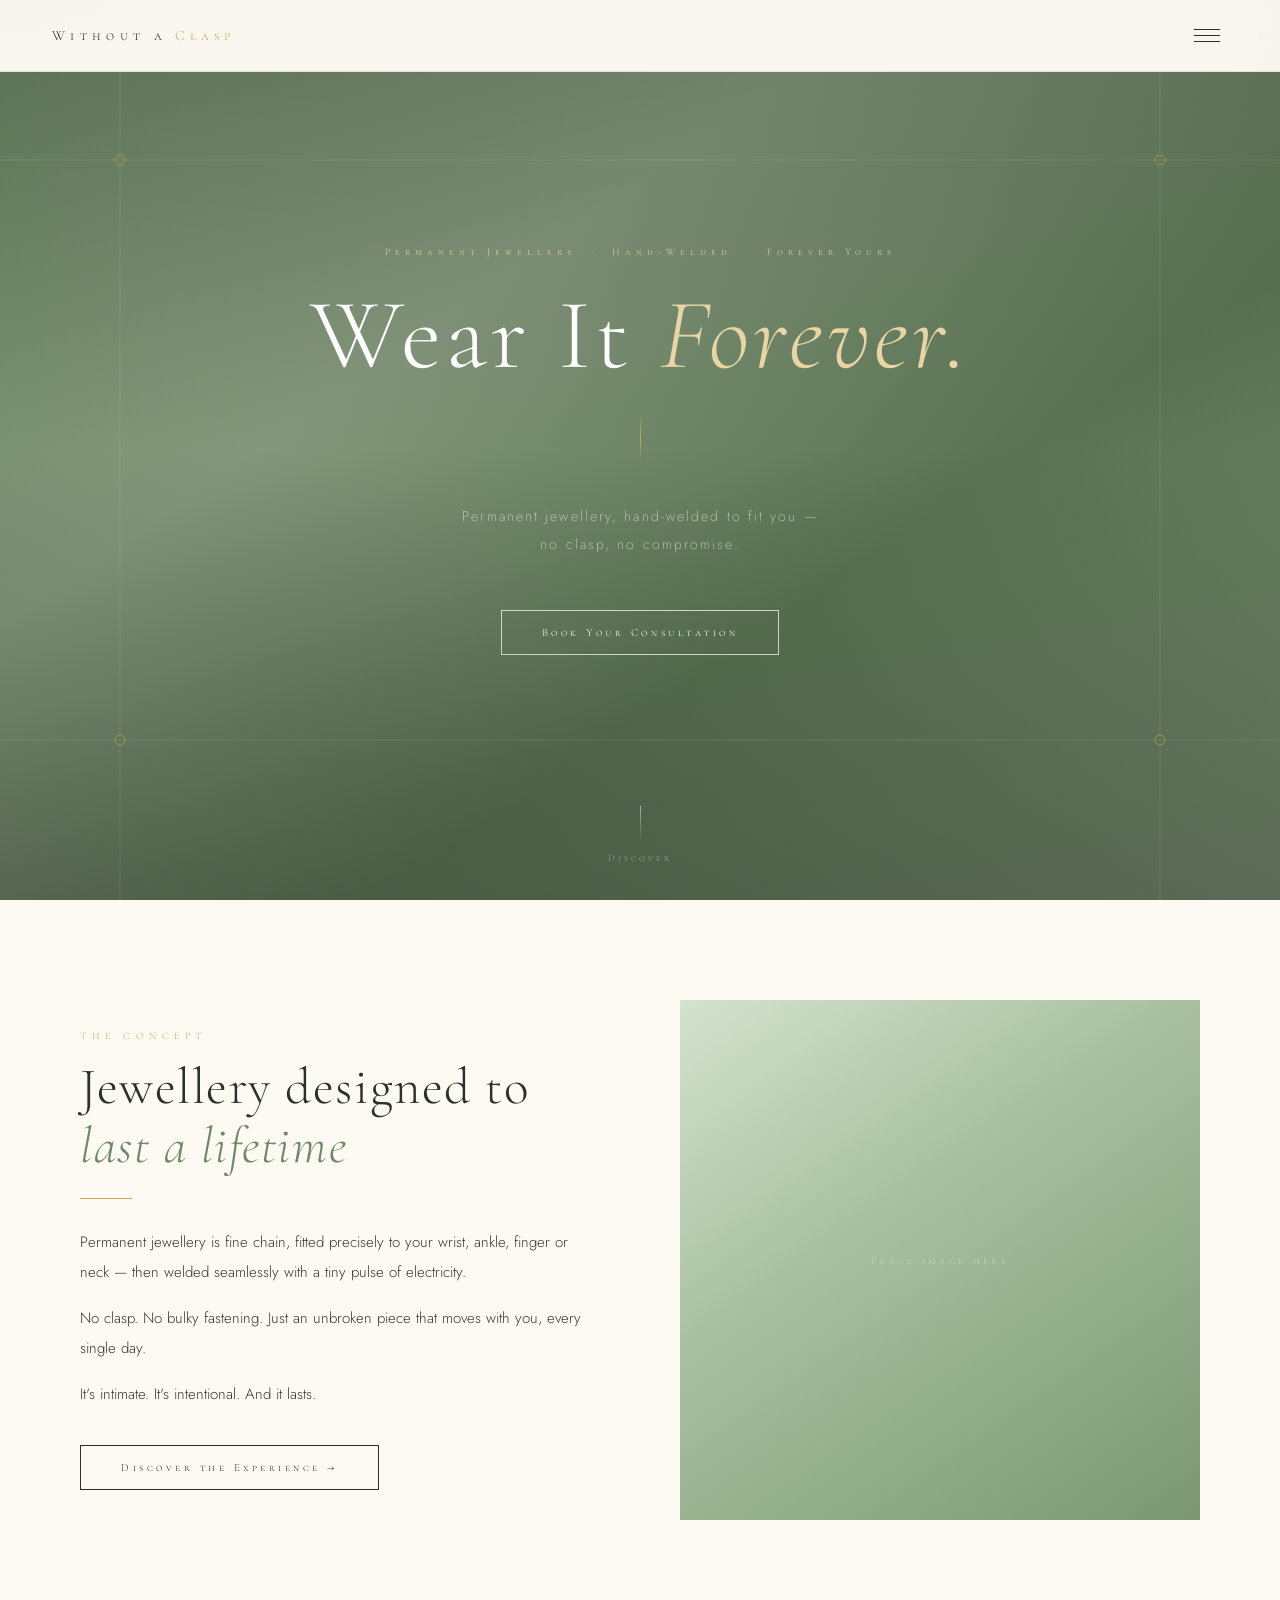
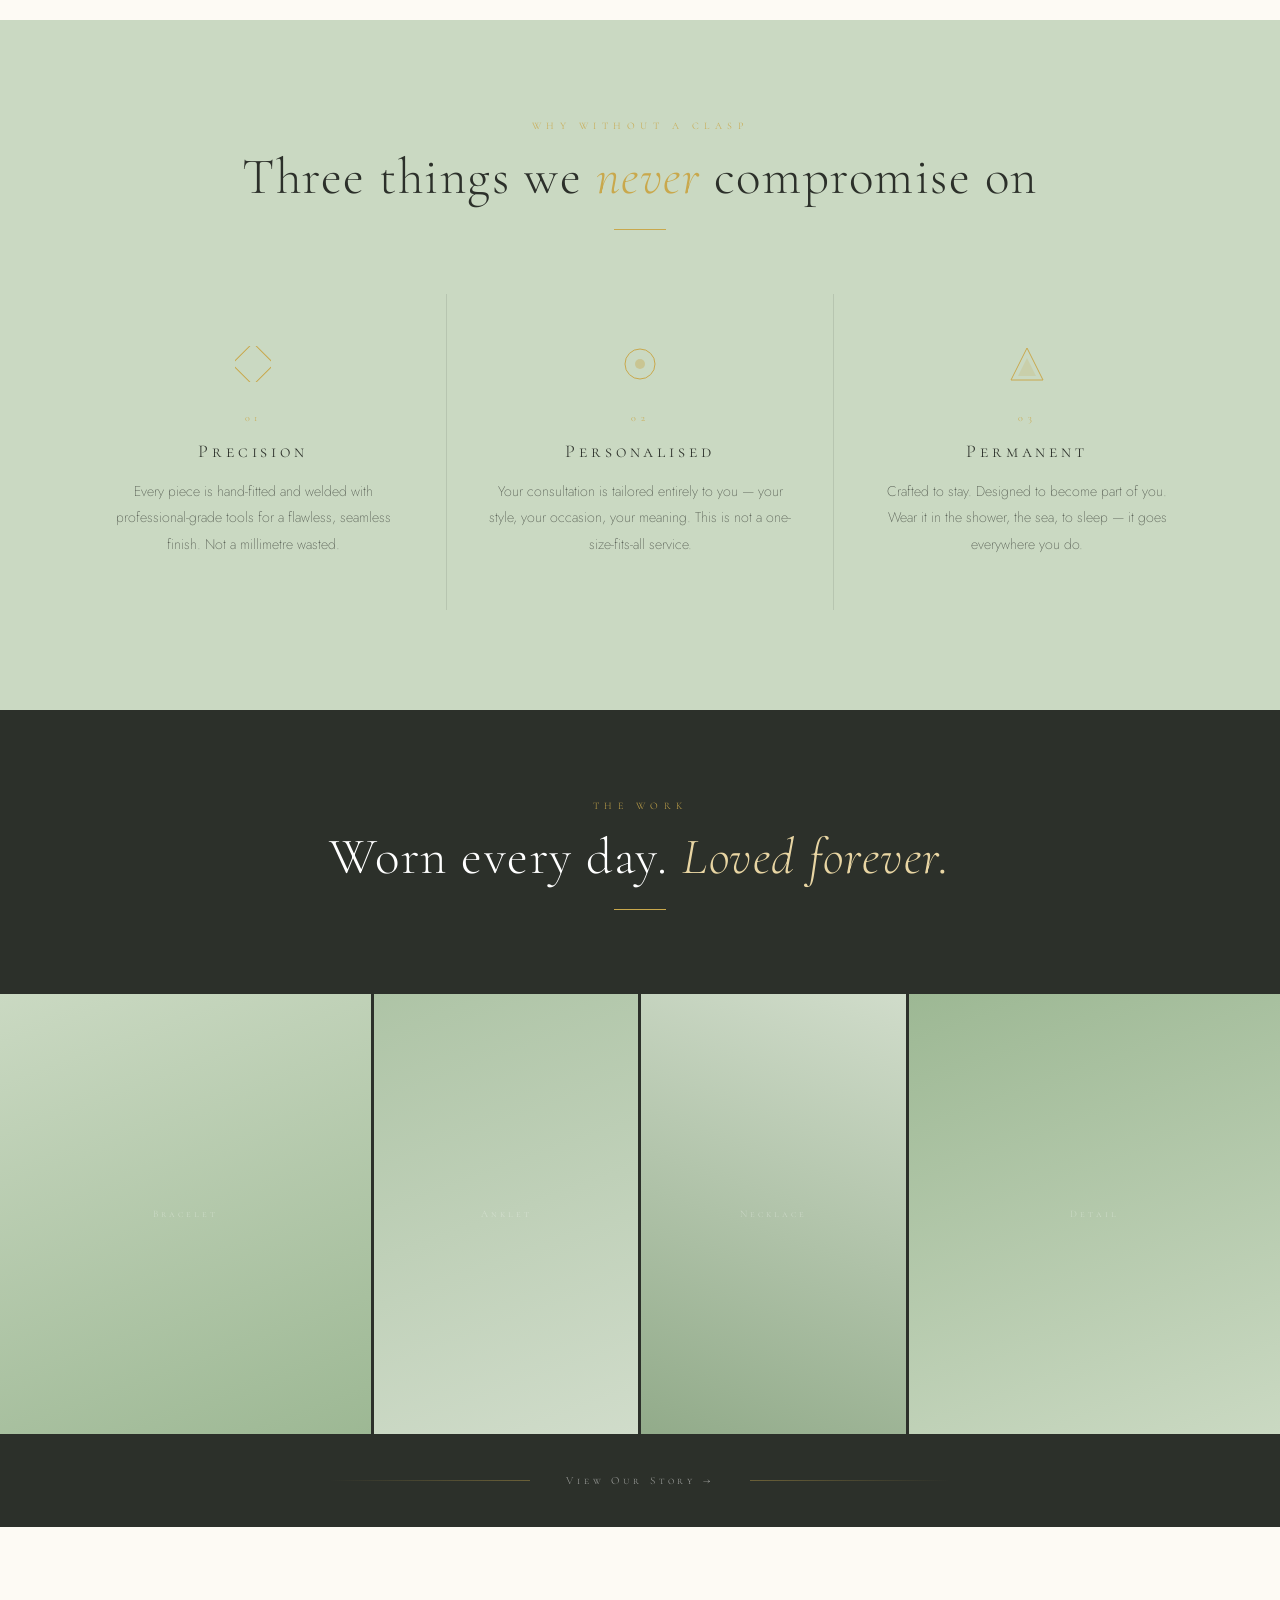
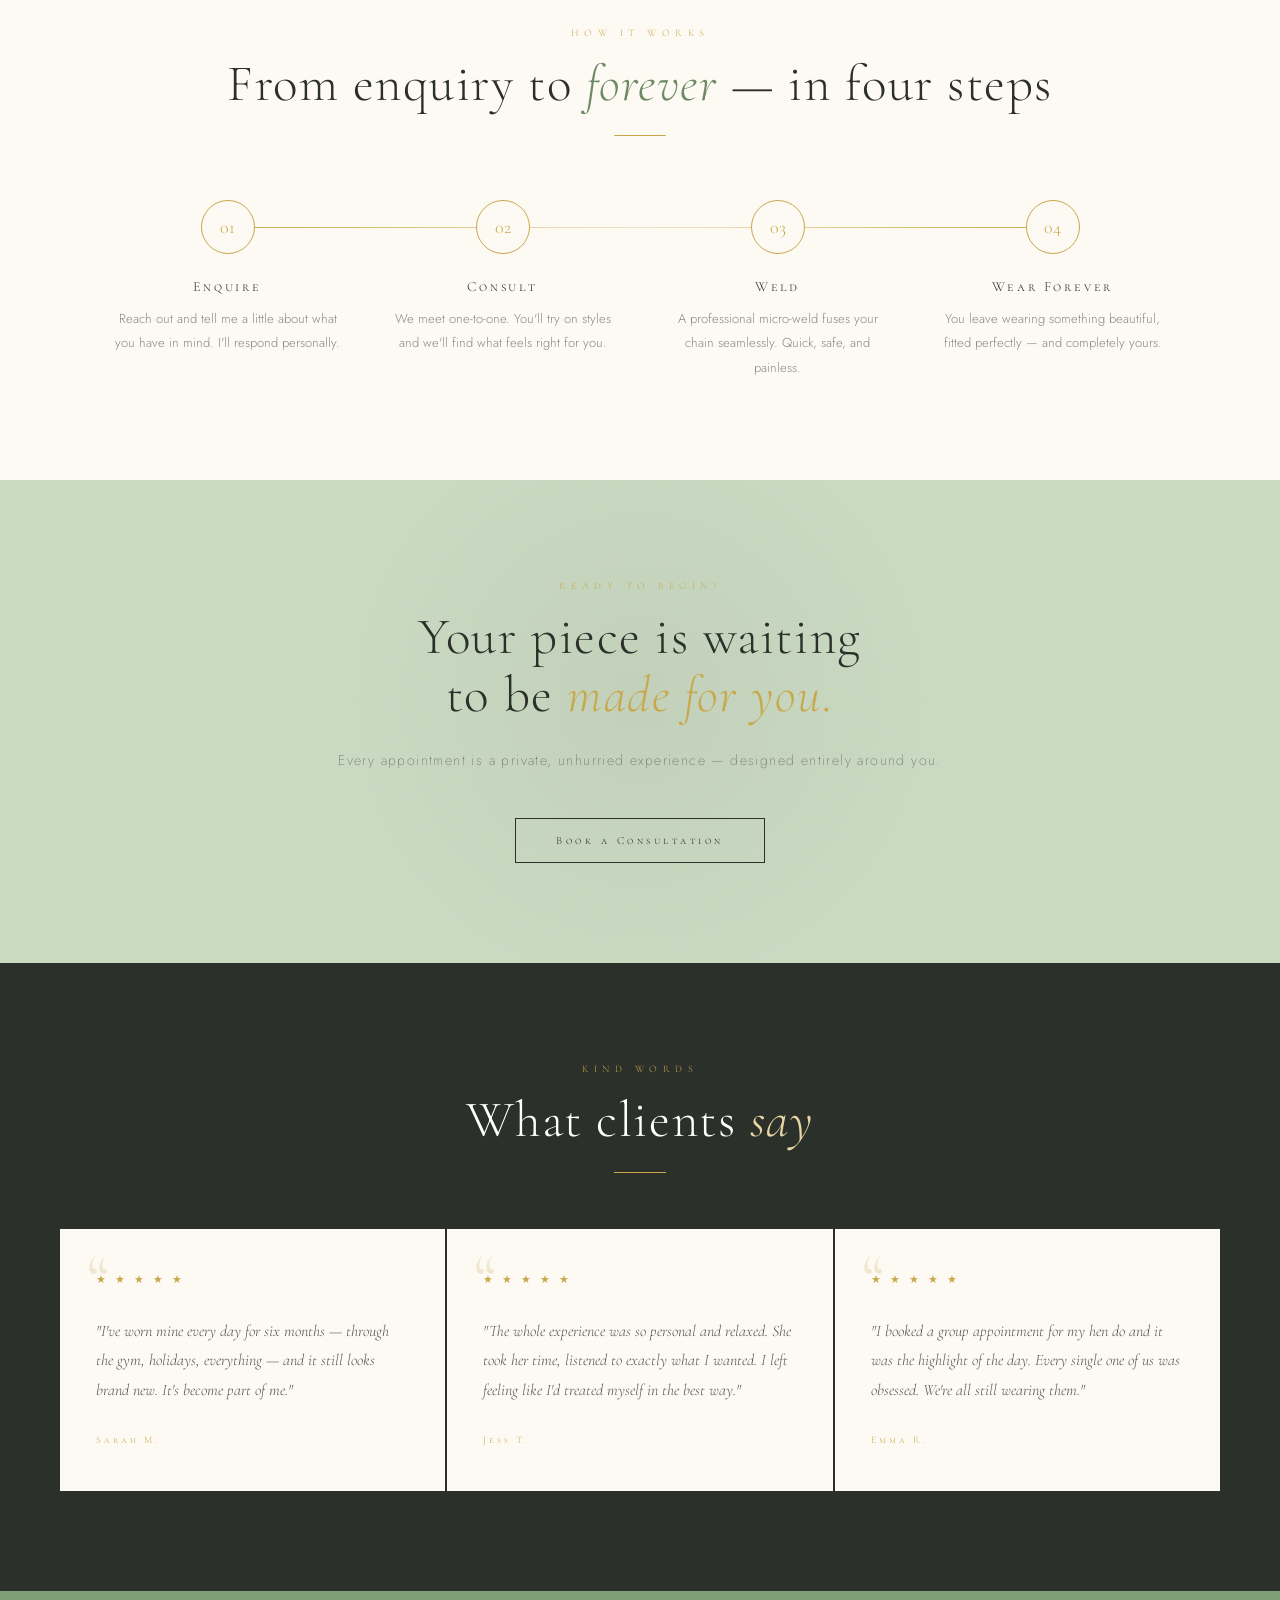
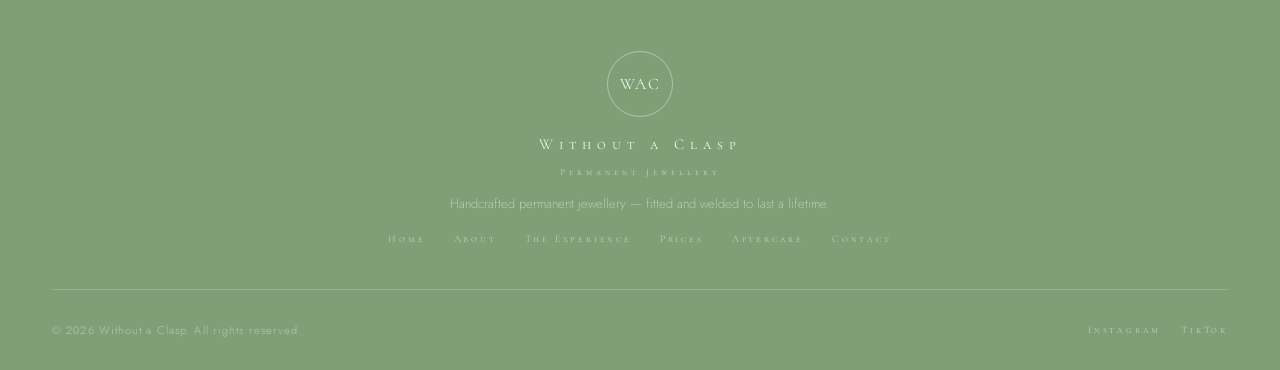
==== index.html @ 8db597c2 "Initial site launch — Without a Clasp Full static site: homepage, about, experience, prices, afterca" ====
<!DOCTYPE html>
<html lang="en">
<head>
  <meta charset="UTF-8"/>
  <meta name="viewport" content="width=device-width, initial-scale=1.0"/>
  <meta name="description" content="Without a Clasp — Permanent jewellery, hand-welded to fit you. Private appointments, professional welds, pieces that last forever."/>
  <title>Without a Clasp — Permanent Jewellery</title>
  <link rel="preconnect" href="https://fonts.googleapis.com"/>
  <link rel="preconnect" href="https://fonts.gstatic.com" crossorigin/>
  <link href="https://fonts.googleapis.com/css2?family=Cormorant+Garamond:ital,wght@0,300;0,400;1,300;1,400&family=Cormorant+SC:wght@300;400&family=Jost:wght@200;300;400&display=swap" rel="stylesheet"/>
  <link rel="stylesheet" href="css/style.css"/>
</head>
<body>

  <!-- ── NAVIGATION ── -->
  <header class="site-nav" role="banner">
    <a href="index.html" class="nav-logo">Without a <span>Clasp</span></a>
    <button class="hamburger" id="hamburger" aria-label="Toggle menu" aria-expanded="false">
      <span></span><span></span><span></span>
    </button>
  </header>

  <!-- ── OVERLAY MENU ── -->
  <div class="nav-overlay" id="navOverlay" role="navigation" aria-label="Main navigation">
    <div class="nav-overlay-inner">
      <span class="overlay-eyebrow">Permanent Jewellery</span>
      <ul class="overlay-links">
        <li><a href="index.html">Home</a></li>
        <li><a href="about.html">About</a></li>
        <li><a href="experience.html">The Experience</a></li>
        <li><a href="prices.html">Prices</a></li>
        <li><a href="aftercare.html">Aftercare</a></li>
        <li><a href="contact.html">Contact</a></li>
      </ul>
      <div class="overlay-rule"></div>
      <a href="contact.html" class="overlay-cta">Book a Consultation</a>
      <div class="overlay-social">
        <a href="#" aria-label="Instagram">Instagram</a>
        <a href="#" aria-label="TikTok">TikTok</a>
      </div>
    </div>
  </div>

  <main>

    <!-- ── HERO ── -->
    <section class="home-hero" aria-label="Hero">
      <div class="home-hero__bg"></div>
      <div class="home-hero__overlay"></div>

      <!-- Decorative grid lines echoing the WAC logo geometry -->
      <div class="home-hero__decor">
        <svg width="100%" height="100%" viewBox="0 0 1440 900" preserveAspectRatio="xMidYMid slice" aria-hidden="true">
          <line x1="200" y1="0" x2="200" y2="900" stroke="#fff" stroke-width="0.5" opacity="0.18"/>
          <line x1="1240" y1="0" x2="1240" y2="900" stroke="#fff" stroke-width="0.5" opacity="0.18"/>
          <line x1="0" y1="160" x2="1440" y2="160" stroke="#fff" stroke-width="0.5" opacity="0.18"/>
          <line x1="0" y1="740" x2="1440" y2="740" stroke="#fff" stroke-width="0.5" opacity="0.18"/>
          <circle cx="200" cy="160" r="5" fill="none" stroke="#C9A84C" stroke-width="1" opacity="0.6"/>
          <circle cx="1240" cy="160" r="5" fill="none" stroke="#C9A84C" stroke-width="1" opacity="0.6"/>
          <circle cx="200" cy="740" r="5" fill="none" stroke="#C9A84C" stroke-width="1" opacity="0.6"/>
          <circle cx="1240" cy="740" r="5" fill="none" stroke="#C9A84C" stroke-width="1" opacity="0.6"/>
        </svg>
      </div>

      <div class="home-hero__content">
        <span class="hero-eyebrow fade-in">Permanent Jewellery &nbsp;·&nbsp; Hand-Welded &nbsp;·&nbsp; Forever Yours</span>
        <h1 class="hero-title fade-in delay-1">Wear It <em>Forever.</em></h1>
        <div class="hero-rule fade-in delay-2"></div>
        <p class="hero-sub fade-in delay-2">Permanent jewellery, hand-welded to fit you —<br>no clasp, no compromise.</p>
        <a href="contact.html" class="btn btn-white fade-in delay-3">Book Your Consultation</a>
      </div>

      <div class="hero-scroll" aria-hidden="true">
        <div class="hero-scroll__line"></div>
        <span>Discover</span>
      </div>
    </section>

    <!-- ── CONCEPT ── -->
    <section class="bg-cream" aria-label="About permanent jewellery">
      <div class="split">
        <div class="fade-in">
          <span class="section-tag">The Concept</span>
          <h2 class="section-title">Jewellery designed to <em>last a lifetime</em></h2>
          <div class="gold-line"></div>
          <div class="body-text">
            <p>Permanent jewellery is fine chain, fitted precisely to your wrist, ankle, finger or neck — then welded seamlessly with a tiny pulse of electricity.</p>
            <p>No clasp. No bulky fastening. Just an unbroken piece that moves with you, every single day.</p>
            <p>It's intimate. It's intentional. And it lasts.</p>
          </div>
          <a href="experience.html" class="btn btn-dark" style="margin-top:36px">Discover the Experience &rarr;</a>
        </div>
        <div class="split__img fade-in delay-1">
          <div class="split__img-main"></div>
          <div class="split__img-accent"></div>
        </div>
      </div>
    </section>

    <!-- ── PILLARS ── -->
    <section class="pillars" aria-label="Our values">
      <div class="pillars__inner">
        <div class="pillars__header fade-in">
          <span class="section-tag">Why Without a Clasp</span>
          <h2 class="section-title on-sage">Three things we <em>never</em> compromise on</h2>
          <div class="gold-line center"></div>
        </div>
        <div class="pillars__grid">
          <div class="pillar fade-in">
            <div class="pillar__icon">
              <svg width="36" height="36" viewBox="0 0 36 36" fill="none" aria-hidden="true">
                <rect x="3" y="3" width="30" height="30" transform="rotate(45 18 18)" stroke="#C9A84C" stroke-width="1"/>
              </svg>
            </div>
            <span class="pillar__num">01</span>
            <div class="pillar__title">Precision</div>
            <p class="pillar__body">Every piece is hand-fitted and welded with professional-grade tools for a flawless, seamless finish. Not a millimetre wasted.</p>
          </div>
          <div class="pillar fade-in delay-1">
            <div class="pillar__icon">
              <svg width="36" height="36" viewBox="0 0 36 36" fill="none" aria-hidden="true">
                <circle cx="18" cy="18" r="15" stroke="#C9A84C" stroke-width="1"/>
                <circle cx="18" cy="18" r="5" fill="#C9A84C" opacity="0.4"/>
              </svg>
            </div>
            <span class="pillar__num">02</span>
            <div class="pillar__title">Personalised</div>
            <p class="pillar__body">Your consultation is tailored entirely to you — your style, your occasion, your meaning. This is not a one-size-fits-all service.</p>
          </div>
          <div class="pillar fade-in delay-2">
            <div class="pillar__icon">
              <svg width="36" height="36" viewBox="0 0 36 36" fill="none" aria-hidden="true">
                <polygon points="18,2 34,34 2,34" stroke="#C9A84C" stroke-width="1" fill="none"/>
                <polygon points="18,12 27,30 9,30" fill="#C9A84C" opacity="0.2"/>
              </svg>
            </div>
            <span class="pillar__num">03</span>
            <div class="pillar__title">Permanent</div>
            <p class="pillar__body">Crafted to stay. Designed to become part of you. Wear it in the shower, the sea, to sleep — it goes everywhere you do.</p>
          </div>
        </div>
      </div>
    </section>

    <!-- ── GALLERY ── -->
    <section class="gallery-section" aria-label="Gallery">
      <div class="gallery-section__header fade-in">
        <span class="section-tag">The Work</span>
        <h2 class="section-title on-dark">Worn every day. <em>Loved forever.</em></h2>
        <div class="gold-line center"></div>
      </div>
      <div class="gallery-strip" role="list">
        <div class="gallery-item" role="listitem">
          <div class="gallery-item__placeholder">Bracelet</div>
          <span class="gallery-item__label">Gold Fill Bracelet</span>
        </div>
        <div class="gallery-item" role="listitem">
          <div class="gallery-item__placeholder">Anklet</div>
          <span class="gallery-item__label">Sterling Silver Anklet</span>
        </div>
        <div class="gallery-item" role="listitem">
          <div class="gallery-item__placeholder">Necklace</div>
          <span class="gallery-item__label">Layered Necklace</span>
        </div>
        <div class="gallery-item" role="listitem">
          <div class="gallery-item__placeholder">Detail</div>
          <span class="gallery-item__label">The Weld</span>
        </div>
      </div>
      <div class="gallery-section__footer">
        <div class="gallery-rule"></div>
        <a href="about.html" class="gallery-link">View Our Story &rarr;</a>
        <div class="gallery-rule r"></div>
      </div>
    </section>

    <!-- ── PROCESS ── -->
    <section class="process" aria-label="How it works">
      <div class="process__inner">
        <div class="process__header fade-in">
          <span class="section-tag">How It Works</span>
          <h2 class="section-title">From enquiry to <em>forever</em> — in four steps</h2>
          <div class="gold-line center"></div>
        </div>
        <div class="process__steps">
          <div class="step fade-in">
            <div class="step__num">01</div>
            <div class="step__title">Enquire</div>
            <p class="step__body">Reach out and tell me a little about what you have in mind. I'll respond personally.</p>
          </div>
          <div class="step fade-in delay-1">
            <div class="step__num">02</div>
            <div class="step__title">Consult</div>
            <p class="step__body">We meet one-to-one. You'll try on styles and we'll find what feels right for you.</p>
          </div>
          <div class="step fade-in delay-2">
            <div class="step__num">03</div>
            <div class="step__title">Weld</div>
            <p class="step__body">A professional micro-weld fuses your chain seamlessly. Quick, safe, and painless.</p>
          </div>
          <div class="step fade-in delay-3">
            <div class="step__num">04</div>
            <div class="step__title">Wear Forever</div>
            <p class="step__body">You leave wearing something beautiful, fitted perfectly — and completely yours.</p>
          </div>
        </div>
      </div>
    </section>

    <!-- ── CTA BANNER ── -->
    <section class="cta-sage" aria-label="Book a consultation">
      <div class="cta__inner on-sage fade-in">
        <span class="section-tag">Ready to Begin?</span>
        <h2 class="section-title on-sage">Your piece is waiting<br>to be <em>made for you.</em></h2>
        <p class="cta__sub" style="color:rgba(44,48,42,0.65)">Every appointment is a private, unhurried experience — designed entirely around you.</p>
        <a href="contact.html" class="btn btn-dark">Book a Consultation</a>
      </div>
    </section>

    <!-- ── TESTIMONIALS ── -->
    <section class="testimonials" aria-label="Client testimonials">
      <div class="testimonials__inner">
        <div class="testimonials__header fade-in">
          <span class="section-tag">Kind Words</span>
          <h2 class="section-title on-dark">What clients <em>say</em></h2>
          <div class="gold-line center"></div>
        </div>
        <div class="testimonials__grid">
          <div class="testimonial fade-in">
            <div class="testimonial__stars">★ ★ ★ ★ ★</div>
            <p class="testimonial__body">"I've worn mine every day for six months — through the gym, holidays, everything — and it still looks brand new. It's become part of me."</p>
            <span class="testimonial__name">Sarah M.</span>
          </div>
          <div class="testimonial fade-in delay-1">
            <div class="testimonial__stars">★ ★ ★ ★ ★</div>
            <p class="testimonial__body">"The whole experience was so personal and relaxed. She took her time, listened to exactly what I wanted. I left feeling like I'd treated myself in the best way."</p>
            <span class="testimonial__name">Jess T.</span>
          </div>
          <div class="testimonial fade-in delay-2">
            <div class="testimonial__stars">★ ★ ★ ★ ★</div>
            <p class="testimonial__body">"I booked a group appointment for my hen do and it was the highlight of the day. Every single one of us was obsessed. We're all still wearing them."</p>
            <span class="testimonial__name">Emma R.</span>
          </div>
        </div>
      </div>
    </section>

  </main>

  <!-- ── FOOTER ── -->
  <footer class="site-footer" role="contentinfo">
    <div class="site-footer__inner">
      <div class="site-footer__top">
        <div class="footer-monogram" aria-hidden="true"><span>WAC</span></div>
        <span class="footer-name">Without a Clasp</span>
        <span class="footer-sub">Permanent Jewellery</span>
        <p class="footer-tagline">Handcrafted permanent jewellery — fitted and welded to last a lifetime.</p>
        <nav class="footer-nav" aria-label="Footer navigation">
          <a href="index.html">Home</a>
          <a href="about.html">About</a>
          <a href="experience.html">The Experience</a>
          <a href="prices.html">Prices</a>
          <a href="aftercare.html">Aftercare</a>
          <a href="contact.html">Contact</a>
        </nav>
      </div>
      <div class="site-footer__bottom">
        <span class="footer-copy">&copy; 2026 Without a Clasp. All rights reserved.</span>
        <div class="footer-social">
          <a href="#" aria-label="Instagram">Instagram</a>
          <a href="#" aria-label="TikTok">TikTok</a>
        </div>
      </div>
    </div>
  </footer>

  <script src="js/main.js"></script>
</body>
</html>
---- css/style.css ----
/* ═══════════════════════════════════════════════════════
   WITHOUT A CLASP — Main Stylesheet
   ═══════════════════════════════════════════════════════ */

/* ── 1. VARIABLES & RESET ─────────────────────────────── */
:root {
  --sage:        #CAD9C2;
  --sage-deep:   #7fa077;
  --sage-rich:   #6d8a65;
  --sage-dark:   #4a6644;
  --gold:        #C9A84C;
  --gold-lt:     #e8d5a3;
  --charcoal:    #2C302A;
  --overlay-bg:  #1e2219;
  --cream:       #FDFAF4;
  --white:       #ffffff;
  --text-body:   #38382e;

  --nav-height: 72px;
  --max-width: 1240px;
  --section-pad: 100px 60px;
  --section-pad-sm: 72px 32px;
}

*, *::before, *::after { box-sizing: border-box; margin: 0; padding: 0; }

html { scroll-behavior: smooth; }

body {
  font-family: 'Jost', sans-serif;
  font-weight: 300;
  font-size: 16px;
  background: var(--cream);
  color: var(--charcoal);
  overflow-x: hidden;
}

img { display: block; width: 100%; height: 100%; object-fit: cover; }
a { text-decoration: none; }
ul { list-style: none; }

/* ── 2. TYPOGRAPHY ────────────────────────────────────── */
.section-tag {
  font-family: 'Cormorant SC', serif;
  font-size: 10px;
  letter-spacing: 0.55em;
  color: var(--gold);
  display: block;
  margin-bottom: 16px;
  text-transform: uppercase;
}

.section-title {
  font-family: 'Cormorant Garamond', serif;
  font-weight: 300;
  font-size: clamp(30px, 4vw, 52px);
  line-height: 1.15;
  letter-spacing: 0.03em;
  color: var(--charcoal);
  margin-bottom: 22px;
}
.section-title em { font-style: italic; color: var(--sage-rich); }
.section-title.on-dark { color: var(--white); }
.section-title.on-dark em { color: var(--gold-lt); }
.section-title.on-sage { color: var(--charcoal); }
.section-title.on-sage em { color: var(--gold); }

.body-text {
  font-size: 15px;
  line-height: 2;
  color: var(--text-body);
  font-weight: 300;
}
.body-text p + p { margin-top: 16px; }

.gold-line {
  width: 52px;
  height: 1px;
  background: var(--gold);
  margin-bottom: 28px;
}
.gold-line.center { margin-left: auto; margin-right: auto; }

/* ── 3. LAYOUT ────────────────────────────────────────── */
.inner { max-width: var(--max-width); margin: 0 auto; }
.text-center { text-align: center; }

.fade-in {
  opacity: 0;
  transform: translateY(22px);
  transition: opacity 0.7s ease, transform 0.7s ease;
}
.fade-in.visible { opacity: 1; transform: none; }
.fade-in.delay-1 { transition-delay: 0.1s; }
.fade-in.delay-2 { transition-delay: 0.2s; }
.fade-in.delay-3 { transition-delay: 0.3s; }

/* ── 4. NAVIGATION ────────────────────────────────────── */
.site-nav {
  position: fixed;
  top: 0; left: 0; right: 0;
  z-index: 500;
  height: var(--nav-height);
  display: flex;
  align-items: center;
  justify-content: space-between;
  padding: 0 52px;
  background: rgba(253,250,244,0.97);
  backdrop-filter: blur(12px);
  -webkit-backdrop-filter: blur(12px);
  border-bottom: 1px solid rgba(168,185,160,0.28);
  transition: box-shadow 0.3s;
}
.site-nav.scrolled { box-shadow: 0 2px 24px rgba(44,48,42,0.08); }

.nav-logo {
  font-family: 'Cormorant SC', serif;
  font-size: 14px;
  letter-spacing: 0.38em;
  color: var(--charcoal);
  transition: opacity 0.25s;
}
.nav-logo span { color: var(--gold); }
.nav-logo:hover { opacity: 0.75; }

.hamburger {
  background: none;
  border: none;
  cursor: pointer;
  padding: 8px;
  display: flex;
  flex-direction: column;
  gap: 5px;
  z-index: 501;
}
.hamburger span {
  display: block;
  width: 26px;
  height: 1px;
  background: var(--charcoal);
  transition: all 0.38s ease;
  transform-origin: center;
}
.hamburger.open span:nth-child(1) { transform: translateY(6px) rotate(45deg); }
.hamburger.open span:nth-child(2) { opacity: 0; transform: scaleX(0); }
.hamburger.open span:nth-child(3) { transform: translateY(-6px) rotate(-45deg); }

/* ── Overlay Menu ── */
.nav-overlay {
  position: fixed;
  inset: 0;
  z-index: 499;
  background: var(--overlay-bg);
  display: flex;
  align-items: center;
  justify-content: center;
  opacity: 0;
  pointer-events: none;
  transition: opacity 0.45s ease;
}
.nav-overlay.open { opacity: 1; pointer-events: all; }
.nav-overlay::before {
  content: '';
  position: absolute;
  top: 50%; left: 50%;
  transform: translate(-50%, -50%);
  width: 700px; height: 700px;
  border-radius: 50%;
  background: radial-gradient(circle, rgba(168,185,160,0.07) 0%, transparent 70%);
  pointer-events: none;
}

.nav-overlay-inner {
  display: flex;
  flex-direction: column;
  align-items: center;
  text-align: center;
  gap: 0;
}

.overlay-eyebrow {
  font-family: 'Cormorant SC', serif;
  font-size: 10px;
  letter-spacing: 0.55em;
  color: rgba(202,217,194,0.5);
  margin-bottom: 48px;
}

.overlay-links {
  display: flex;
  flex-direction: column;
  align-items: center;
  gap: 4px;
  margin-bottom: 50px;
}
.overlay-links li { overflow: hidden; }
.overlay-links a {
  font-family: 'Cormorant Garamond', serif;
  font-size: clamp(36px, 5.5vw, 58px);
  font-weight: 300;
  letter-spacing: 0.04em;
  color: rgba(255,255,255,0.75);
  display: block;
  line-height: 1.4;
  transition: color 0.25s;
}
.overlay-links a:hover,
.overlay-links a.active { color: var(--gold); }

.overlay-rule {
  width: 1px;
  height: 36px;
  background: linear-gradient(to bottom, transparent, rgba(201,168,76,0.5), transparent);
  margin-bottom: 40px;
}

.overlay-cta {
  font-family: 'Cormorant SC', serif;
  font-size: 12px;
  letter-spacing: 0.35em;
  color: var(--gold);
  border: 1px solid var(--gold);
  padding: 15px 44px;
  transition: all 0.3s;
}
.overlay-cta:hover { background: var(--gold); color: var(--charcoal); }

.overlay-social {
  display: flex;
  gap: 32px;
  margin-top: 44px;
}
.overlay-social a {
  font-family: 'Cormorant SC', serif;
  font-size: 10px;
  letter-spacing: 0.35em;
  color: rgba(255,255,255,0.3);
  transition: color 0.25s;
}
.overlay-social a:hover { color: var(--sage); }

/* ── 5. BUTTONS ───────────────────────────────────────── */
.btn {
  display: inline-block;
  font-family: 'Cormorant SC', serif;
  font-size: 11px;
  letter-spacing: 0.32em;
  padding: 15px 40px;
  transition: all 0.35s;
  cursor: pointer;
  border: none;
  background: none;
}

.btn-white {
  color: var(--white);
  border: 1px solid rgba(255,255,255,0.7);
}
.btn-white:hover { background: rgba(255,255,255,0.12); border-color: var(--white); }

.btn-dark {
  color: var(--charcoal);
  border: 1px solid var(--charcoal);
}
.btn-dark:hover { background: var(--charcoal); color: var(--white); }

.btn-gold {
  color: var(--gold);
  border: 1px solid var(--gold);
}
.btn-gold:hover { background: var(--gold); color: var(--charcoal); }

.btn-gold-solid {
  color: var(--charcoal);
  background: var(--gold);
  border: 1px solid var(--gold);
}
.btn-gold-solid:hover { background: transparent; color: var(--gold); }

/* ── 6. HOME HERO ─────────────────────────────────────── */
.home-hero {
  height: 100vh;
  min-height: 680px;
  position: relative;
  display: flex;
  align-items: center;
  justify-content: center;
  overflow: hidden;
}

.home-hero__bg {
  position: absolute;
  inset: 0;
  background: linear-gradient(145deg, #6d8a65 0%, #8ba083 35%, #5e7a56 65%, #7d9475 100%);
  z-index: 0;
}

/* Drop an image here when ready — replaces the gradient bg */
.home-hero__bg img {
  position: absolute;
  inset: 0;
  width: 100%;
  height: 100%;
  object-fit: cover;
  z-index: 0;
}

.home-hero__overlay {
  position: absolute;
  inset: 0;
  background:
    linear-gradient(to bottom, rgba(44,48,42,0.3) 0%, rgba(44,48,42,0.08) 50%, rgba(44,48,42,0.42) 100%);
  z-index: 1;
}

.home-hero__decor {
  position: absolute;
  inset: 0;
  z-index: 1;
  pointer-events: none;
}

.home-hero__content {
  position: relative;
  z-index: 2;
  text-align: center;
  color: var(--white);
  padding: 0 40px;
  max-width: 800px;
}

.hero-eyebrow {
  font-family: 'Cormorant SC', serif;
  font-size: 10px;
  letter-spacing: 0.5em;
  color: var(--gold-lt);
  display: block;
  margin-bottom: 28px;
}

.hero-title {
  font-family: 'Cormorant Garamond', serif;
  font-weight: 300;
  font-size: clamp(56px, 9vw, 100px);
  line-height: 1.0;
  letter-spacing: 0.04em;
  color: var(--white);
  margin-bottom: 28px;
}
.hero-title em { font-style: italic; color: var(--gold-lt); }

.hero-rule {
  width: 1px;
  height: 48px;
  background: linear-gradient(to bottom, transparent, var(--gold), transparent);
  margin: 0 auto 40px;
}

.hero-sub {
  font-size: 14px;
  font-weight: 200;
  letter-spacing: 0.15em;
  color: rgba(255,255,255,0.8);
  line-height: 2;
  margin-bottom: 52px;
}

.hero-scroll {
  position: absolute;
  bottom: 36px;
  left: 50%;
  transform: translateX(-50%);
  z-index: 2;
  display: flex;
  flex-direction: column;
  align-items: center;
  gap: 10px;
  color: rgba(255,255,255,0.45);
  font-family: 'Cormorant SC', serif;
  font-size: 10px;
  letter-spacing: 0.3em;
}
.hero-scroll__line {
  width: 1px;
  height: 36px;
  background: linear-gradient(to bottom, rgba(255,255,255,0.5), transparent);
  animation: scrollPulse 2.2s ease-in-out infinite;
}
@keyframes scrollPulse { 0%,100%{opacity:0.4} 50%{opacity:1} }

/* ── 7. PAGE HERO (INNER PAGES) ───────────────────────── */
.page-hero {
  background: var(--sage);
  padding: 120px 60px 90px;
  text-align: center;
  position: relative;
  overflow: hidden;
  margin-top: var(--nav-height);
}
.page-hero::after {
  content: '';
  position: absolute;
  inset: 0;
  background-image:
    linear-gradient(rgba(44,48,42,0.04) 1px, transparent 1px),
    linear-gradient(90deg, rgba(44,48,42,0.04) 1px, transparent 1px);
  background-size: 80px 80px;
  pointer-events: none;
}
.page-hero__inner { position: relative; z-index: 1; }

.breadcrumb {
  font-family: 'Cormorant SC', serif;
  font-size: 10px;
  letter-spacing: 0.45em;
  color: rgba(44,48,42,0.45);
  margin-bottom: 32px;
}
.breadcrumb span { color: var(--gold); }

.page-title {
  font-family: 'Cormorant Garamond', serif;
  font-weight: 300;
  font-size: clamp(44px, 7vw, 80px);
  color: var(--charcoal);
  letter-spacing: 0.04em;
  line-height: 1.0;
  margin-bottom: 28px;
}
.page-title em { font-style: italic; color: var(--gold); }

.page-subtitle {
  font-size: 14px;
  font-weight: 200;
  letter-spacing: 0.1em;
  line-height: 2;
  color: rgba(44,48,42,0.82);
  max-width: 560px;
  margin: 0 auto;
}

.page-rule {
  width: 1px;
  height: 40px;
  background: linear-gradient(to bottom, transparent, var(--gold), transparent);
  margin: 28px auto;
}

/* ── 8. SECTION BACKGROUNDS ───────────────────────────── */
.bg-cream   { background: var(--cream); }
.bg-sage    { background: var(--sage); }
.bg-charcoal{ background: var(--charcoal); }

.section-pad { padding: var(--section-pad); }
.section-pad-lg { padding: 120px 60px; }

/* ── 9. CONCEPT / SPLIT SECTION ───────────────────────── */
.split {
  display: grid;
  grid-template-columns: 1fr 1fr;
  gap: 80px;
  align-items: center;
  max-width: var(--max-width);
  margin: 0 auto;
  padding: var(--section-pad);
}
.split.reverse { direction: rtl; }
.split.reverse > * { direction: ltr; }

.split__img {
  position: relative;
  height: 520px;
}
.split__img-main {
  width: 100%;
  height: 100%;
  background: linear-gradient(145deg, #d4e2ce 0%, #a8c0a0 40%, #7a9872 100%);
  overflow: hidden;
  position: relative;
}

/* Add your image: place a real <img> inside .split__img-main */
.split__img-main::after {
  content: 'Place image here';
  position: absolute;
  top: 50%; left: 50%;
  transform: translate(-50%,-50%);
  font-family: 'Cormorant SC', serif;
  font-size: 11px;
  letter-spacing: 0.3em;
  color: rgba(255,255,255,0.4);
}
.split__img-accent {
  position: absolute;
  bottom: -24px;
  left: -24px;
  width: 160px;
  height: 160px;
  border: 1px solid var(--gold);
  z-index: -1;
}

/* ── 10. PILLARS ──────────────────────────────────────── */
.pillars { background: var(--sage); padding: var(--section-pad); }
.pillars__inner { max-width: var(--max-width); margin: 0 auto; }
.pillars__header { text-align: center; margin-bottom: 64px; }

.pillars__grid {
  display: grid;
  grid-template-columns: repeat(3, 1fr);
  gap: 1px;
  background: rgba(44,48,42,0.12);
}

.pillar {
  background: var(--sage);
  padding: 52px 40px;
  text-align: center;
  transition: background 0.35s;
}
.pillar:hover { background: #bbcdb4; }

.pillar__icon { margin-bottom: 24px; }

.pillar__num {
  font-family: 'Cormorant Garamond', serif;
  font-size: 10px;
  letter-spacing: 0.45em;
  color: var(--gold);
  display: block;
  margin-bottom: 16px;
}
.pillar__title {
  font-family: 'Cormorant SC', serif;
  font-size: 18px;
  letter-spacing: 0.22em;
  color: var(--charcoal);
  margin-bottom: 16px;
}
.pillar__body {
  font-size: 14px;
  line-height: 1.9;
  color: rgba(44,48,42,0.82);
  font-weight: 200;
}

/* ── 11. GALLERY STRIP ────────────────────────────────── */
.gallery-section { background: var(--charcoal); padding: 90px 0 0; }
.gallery-section__header { text-align: center; padding: 0 60px 56px; }

.gallery-strip {
  display: grid;
  grid-template-columns: 1.4fr 1fr 1fr 1.4fr;
  height: 440px;
  gap: 3px;
}
.gallery-item {
  position: relative;
  overflow: hidden;
  cursor: pointer;
}
.gallery-item:nth-child(1) { background: linear-gradient(160deg,#cad9c2 0%,#9db894 100%); }
.gallery-item:nth-child(2) { background: linear-gradient(160deg,#aec4a6 0%,#d0dcca 100%); }
.gallery-item:nth-child(3) { background: linear-gradient(200deg,#d0dcca 0%,#92ab8a 100%); }
.gallery-item:nth-child(4) { background: linear-gradient(160deg,#9db894 0%,#cad9c2 100%); }
.gallery-item::before {
  content: '';
  position: absolute;
  inset: 0;
  background: linear-gradient(to top, rgba(30,34,25,0.6) 0%, transparent 55%);
  opacity: 0;
  transition: opacity 0.4s;
}
.gallery-item:hover::before { opacity: 1; }
.gallery-item__label {
  position: absolute;
  bottom: 22px; left: 22px;
  font-family: 'Cormorant SC', serif;
  font-size: 11px;
  letter-spacing: 0.28em;
  color: var(--white);
  opacity: 0;
  transition: opacity 0.4s;
}
.gallery-item:hover .gallery-item__label { opacity: 1; }
.gallery-item__placeholder {
  position: absolute;
  top: 50%; left: 50%;
  transform: translate(-50%,-50%);
  font-family: 'Cormorant SC', serif;
  font-size: 10px;
  letter-spacing: 0.3em;
  color: rgba(255,255,255,0.35);
  white-space: nowrap;
}

.gallery-section__footer {
  display: flex;
  align-items: center;
  justify-content: center;
  gap: 36px;
  padding: 40px 60px;
  background: var(--charcoal);
}
.gallery-rule {
  flex: 1;
  max-width: 200px;
  height: 1px;
  background: linear-gradient(to right, transparent, rgba(201,168,76,0.4));
}
.gallery-rule.r { background: linear-gradient(to left, transparent, rgba(201,168,76,0.4)); }
.gallery-link {
  font-family: 'Cormorant SC', serif;
  font-size: 11px;
  letter-spacing: 0.35em;
  color: rgba(255,255,255,0.55);
  transition: color 0.25s;
}
.gallery-link:hover { color: var(--gold); }

/* ── 12. PROCESS STEPS ────────────────────────────────── */
.process { background: var(--cream); padding: var(--section-pad); }
.process__inner { max-width: 1100px; margin: 0 auto; }
.process__header { text-align: center; margin-bottom: 64px; }

.process__steps {
  display: grid;
  grid-template-columns: repeat(4, 1fr);
  position: relative;
}
.process__steps::before {
  content: '';
  position: absolute;
  top: 27px;
  left: 12.5%; right: 12.5%;
  height: 1px;
  background: linear-gradient(to right, var(--gold), rgba(201,168,76,0.25), var(--gold));
}

.step { padding: 0 24px; text-align: center; }
.step__num {
  width: 54px; height: 54px;
  border: 1px solid var(--gold);
  border-radius: 50%;
  display: flex;
  align-items: center;
  justify-content: center;
  margin: 0 auto 24px;
  font-family: 'Cormorant Garamond', serif;
  font-size: 18px;
  color: var(--gold);
  background: var(--cream);
  position: relative;
  z-index: 1;
}
.step__title {
  font-family: 'Cormorant SC', serif;
  font-size: 14px;
  letter-spacing: 0.2em;
  color: var(--charcoal);
  margin-bottom: 12px;
}
.step__body { font-size: 13px; line-height: 1.85; color: #888; font-weight: 300; }

/* ── 13. CTA BANNERS ──────────────────────────────────── */
.cta-sage {
  background: var(--sage);
  padding: var(--section-pad);
  text-align: center;
  position: relative;
  overflow: hidden;
}
.cta-sage::before {
  content: '';
  position: absolute;
  top: -80px; left: 50%;
  transform: translateX(-50%);
  width: 600px; height: 600px;
  border-radius: 50%;
  background: radial-gradient(circle, rgba(44,48,42,0.05) 0%, transparent 70%);
}
.cta-charcoal {
  background: var(--charcoal);
  padding: var(--section-pad);
  text-align: center;
  position: relative;
  overflow: hidden;
}
.cta-charcoal::before {
  content: '';
  position: absolute;
  top: 50%; left: 50%;
  transform: translate(-50%,-50%);
  width: 700px; height: 700px;
  border-radius: 50%;
  background: radial-gradient(circle, rgba(202,217,194,0.06) 0%, transparent 70%);
}
.cta__inner { position: relative; z-index: 1; max-width: 680px; margin: 0 auto; }
.cta__sub {
  font-size: 14px;
  font-weight: 200;
  letter-spacing: 0.1em;
  line-height: 1.9;
  margin-bottom: 44px;
}
.on-sage .cta__sub { color: rgba(44,48,42,0.82); }
.on-dark .cta__sub { color: rgba(255,255,255,0.5); }

/* ── 14. TESTIMONIALS ─────────────────────────────────── */
.testimonials { background: var(--charcoal); padding: var(--section-pad); }
.testimonials__inner { max-width: var(--max-width); margin: 0 auto; }
.testimonials__header { text-align: center; margin-bottom: 56px; }
.testimonials__grid {
  display: grid;
  grid-template-columns: repeat(3, 1fr);
  gap: 2px;
}
.testimonial {
  background: var(--cream);
  padding: 42px 36px;
  position: relative;
}
.testimonial::before {
  content: '\201C';
  font-family: 'Cormorant Garamond', serif;
  font-size: 72px;
  color: var(--gold);
  opacity: 0.22;
  position: absolute;
  top: 14px; left: 26px;
  line-height: 1;
}
.testimonial__stars {
  color: var(--gold);
  font-size: 11px;
  letter-spacing: 3px;
  margin-bottom: 12px;
}
.testimonial__body {
  font-family: 'Cormorant Garamond', serif;
  font-style: italic;
  font-size: 16px;
  line-height: 1.85;
  color: #555;
  margin-bottom: 20px;
  padding-top: 18px;
}
.testimonial__name {
  font-family: 'Cormorant SC', serif;
  font-size: 10px;
  letter-spacing: 0.3em;
  color: var(--gold);
}

/* ── 15. PRICES ───────────────────────────────────────── */
.stat-bar {
  background: var(--charcoal);
  padding: 32px 60px;
  display: flex;
  align-items: center;
  justify-content: center;
  gap: 56px;
}
.stat { text-align: center; }
.stat__num {
  font-family: 'Cormorant Garamond', serif;
  font-size: 34px;
  color: var(--gold);
  font-weight: 300;
  line-height: 1;
  margin-bottom: 5px;
}
.stat__label {
  font-family: 'Cormorant SC', serif;
  font-size: 10px;
  letter-spacing: 0.35em;
  color: rgba(255,255,255,0.45);
}
.stat-sep { width: 1px; height: 36px; background: rgba(255,255,255,0.1); }

.prices-intro { text-align: center; max-width: 640px; margin: 0 auto 72px; }
.prices-intro p { font-size: 15px; line-height: 2; color: var(--text-body); }

.price-grid {
  display: grid;
  grid-template-columns: 1fr 1fr;
  gap: 3px;
  margin-bottom: 3px;
}
.price-card {
  background: var(--cream);
  border: 1px solid rgba(168,185,160,0.2);
  transition: border-color 0.3s, box-shadow 0.3s;
}
.price-card:hover {
  border-color: rgba(201,168,76,0.35);
  box-shadow: 0 4px 24px rgba(44,48,42,0.06);
}
.price-card__head {
  padding: 32px 40px 26px;
  border-bottom: 1px solid rgba(168,185,160,0.2);
  display: flex;
  align-items: flex-end;
  justify-content: space-between;
}
.price-card__title {
  font-family: 'Cormorant SC', serif;
  font-size: 20px;
  letter-spacing: 0.2em;
  color: var(--charcoal);
}
.price-card__icon { opacity: 0.35; }
.price-card__body { padding: 0 40px 32px; }

.price-row {
  display: flex;
  align-items: center;
  justify-content: space-between;
  padding: 16px 0;
  border-bottom: 1px solid rgba(168,185,160,0.15);
}
.price-row:last-child { border-bottom: none; }
.price-row__left { display: flex; flex-direction: column; gap: 3px; }
.price-item-name {
  font-family: 'Cormorant Garamond', serif;
  font-size: 16px;
  color: var(--charcoal);
  font-weight: 400;
}
.price-item-note {
  font-size: 12px;
  letter-spacing: 0.07em;
  color: var(--sage-rich);
  font-weight: 200;
}
.price-amount {
  font-family: 'Cormorant Garamond', serif;
  font-size: 21px;
  color: var(--gold);
  font-weight: 400;
  white-space: nowrap;
}
.price-amount sup { font-size: 12px; vertical-align: super; }

.material-bar {
  display: flex;
  align-items: center;
  gap: 20px;
  padding: 16px 40px;
  background: rgba(168,185,160,0.07);
  border-top: 1px solid rgba(168,185,160,0.15);
}
.material-bar__label {
  font-family: 'Cormorant SC', serif;
  font-size: 10px;
  letter-spacing: 0.35em;
  color: #aaa;
}
.badge {
  font-family: 'Cormorant SC', serif;
  font-size: 9px;
  letter-spacing: 0.22em;
  padding: 3px 10px;
}
.badge-silver { border: 1px solid #bbb; color: #999; }
.badge-gold-fill { border: 1px solid var(--gold); color: var(--gold); }
.badge-solid { background: var(--gold); color: var(--charcoal); }

/* ── 16. ADD-ONS ──────────────────────────────────────── */
.addons { background: var(--charcoal); padding: var(--section-pad); }
.addons__inner { max-width: var(--max-width); margin: 0 auto; }
.addons__header { text-align: center; margin-bottom: 48px; }
.addons__grid { display: grid; grid-template-columns: repeat(4,1fr); gap: 2px; }

.addon {
  background: rgba(202,217,194,0.07);
  padding: 34px 24px;
  text-align: center;
  transition: background 0.3s;
}
.addon:hover { background: rgba(202,217,194,0.12); }
.addon__icon {
  width: 48px; height: 48px;
  border: 1px solid rgba(201,168,76,0.38);
  display: flex;
  align-items: center;
  justify-content: center;
  margin: 0 auto 18px;
}
.addon__name {
  font-family: 'Cormorant SC', serif;
  font-size: 13px;
  letter-spacing: 0.2em;
  color: var(--white);
  margin-bottom: 6px;
}
.addon__price { font-family: 'Cormorant Garamond', serif; font-size: 19px; color: var(--gold); }
.addon__desc { font-size: 12px; color: rgba(255,255,255,0.42); line-height: 1.7; margin-top: 8px; font-weight: 200; }

/* ── 17. GROUP BOOKING ────────────────────────────────── */
.group { background: var(--sage); }
.group__inner {
  max-width: var(--max-width);
  margin: 0 auto;
  padding: 72px 60px;
  display: grid;
  grid-template-columns: 1fr 1fr;
  gap: 72px;
  align-items: center;
}
.group__title {
  font-family: 'Cormorant Garamond', serif;
  font-weight: 300;
  font-size: clamp(32px,4vw,46px);
  color: var(--charcoal);
  line-height: 1.15;
  margin-bottom: 20px;
  letter-spacing: 0.03em;
}
.group__title em { font-style: italic; color: var(--gold); }
.group__body { font-size: 14px; line-height: 2; color: rgba(44,48,42,0.82); font-weight: 200; margin-bottom: 32px; }

.feature-list { display: flex; flex-direction: column; gap: 12px; margin-bottom: 36px; }
.feature-item { display: flex; align-items: center; gap: 12px; }
.feature-dot { width: 5px; height: 5px; background: var(--gold); flex-shrink: 0; }
.feature-text {
  font-family: 'Cormorant SC', serif;
  font-size: 12px;
  letter-spacing: 0.2em;
  color: rgba(44,48,42,0.82);
}

.group__visual {
  display: grid;
  grid-template-columns: 1fr 1fr;
  grid-template-rows: 1fr 1fr;
  gap: 3px;
  height: 300px;
}
.group__vis-item { position: relative; overflow: hidden; }
.group__vis-item:nth-child(1) { background: linear-gradient(135deg,#92ad8a 0%,#6d8a65 100%); grid-row: span 2; }
.group__vis-item:nth-child(2) { background: linear-gradient(135deg,#7d9875 0%,#a0b898 100%); }
.group__vis-item:nth-child(3) { background: linear-gradient(135deg,#a0b898 0%,#7d9270 100%); }
.group__vis-label {
  position: absolute; bottom: 10px; left: 10px;
  font-family: 'Cormorant SC', serif;
  font-size: 9px;
  letter-spacing: 0.25em;
  color: rgba(255,255,255,0.55);
}

/* ── 18. INCLUDES BAR ─────────────────────────────────── */
.includes { background: var(--sage); padding: 56px 60px; border-top: 1px solid rgba(44,48,42,0.1); }
.includes__inner { max-width: 1000px; margin: 0 auto; text-align: center; }
.includes__label {
  font-family: 'Cormorant SC', serif;
  font-size: 10px;
  letter-spacing: 0.5em;
  color: var(--sage-dark);
  margin-bottom: 32px;
}
.includes__grid { display: grid; grid-template-columns: repeat(5,1fr); gap: 28px; }
.include-item { display: flex; flex-direction: column; align-items: center; gap: 10px; }
.include-icon { width: 34px; height: 34px; }
.include-label {
  font-family: 'Cormorant SC', serif;
  font-size: 10px;
  letter-spacing: 0.18em;
  color: rgba(44,48,42,0.6);
  line-height: 1.6;
}

/* ── 19. AFTERCARE ────────────────────────────────────── */
.aftercare-grid {
  display: grid;
  grid-template-columns: repeat(2,1fr);
  gap: 3px;
  max-width: var(--max-width);
  margin: 0 auto;
}
.aftercare-card {
  padding: 44px 40px;
  position: relative;
}
.aftercare-card:nth-child(odd) { background: var(--cream); }
.aftercare-card:nth-child(even) { background: var(--sage-lt, #f4f6f1); }
.aftercare-card__icon {
  width: 42px; height: 42px;
  border: 1px solid rgba(201,168,76,0.4);
  display: flex;
  align-items: center;
  justify-content: center;
  margin-bottom: 20px;
}
.aftercare-card__title {
  font-family: 'Cormorant SC', serif;
  font-size: 16px;
  letter-spacing: 0.2em;
  color: var(--charcoal);
  margin-bottom: 14px;
}
.aftercare-card__body { font-size: 14px; line-height: 1.95; color: var(--text-body); font-weight: 300; }

/* ── 20. ABOUT ────────────────────────────────────────── */
.about-bio {
  max-width: 780px;
  margin: 0 auto;
  text-align: center;
  padding: var(--section-pad);
}
.about-bio__quote {
  font-family: 'Cormorant Garamond', serif;
  font-style: italic;
  font-size: clamp(22px, 3vw, 32px);
  line-height: 1.65;
  color: var(--charcoal);
  margin-bottom: 40px;
  letter-spacing: 0.02em;
}
.about-bio__text { font-size: 15px; line-height: 2; color: var(--text-body); }
.about-bio__text p + p { margin-top: 16px; }

.values { background: var(--sage); padding: var(--section-pad); }
.values__inner { max-width: var(--max-width); margin: 0 auto; }
.values__header { text-align: center; margin-bottom: 60px; }
.values__grid {
  display: grid;
  grid-template-columns: repeat(3, 1fr);
  gap: 2px;
  background: rgba(44,48,42,0.1);
}
.value-card {
  background: var(--sage);
  padding: 44px 36px;
  transition: background 0.3s;
}
.value-card:hover { background: #bbcdb4; }
.value-card__num {
  font-family: 'Cormorant Garamond', serif;
  font-size: 10px;
  letter-spacing: 0.45em;
  color: var(--gold);
  display: block;
  margin-bottom: 12px;
}
.value-card__title {
  font-family: 'Cormorant SC', serif;
  font-size: 17px;
  letter-spacing: 0.2em;
  color: var(--charcoal);
  margin-bottom: 14px;
}
.value-card__body { font-size: 14px; line-height: 1.9; color: rgba(44,48,42,0.82); font-weight: 200; }

/* ── 21. EXPERIENCE ───────────────────────────────────── */
.exp-steps { background: var(--cream); padding: var(--section-pad); }
.exp-steps__inner { max-width: 900px; margin: 0 auto; }

.exp-step {
  display: grid;
  grid-template-columns: 80px 1fr;
  gap: 36px;
  align-items: start;
  padding: 48px 0;
  border-bottom: 1px solid rgba(168,185,160,0.25);
}
.exp-step:last-child { border-bottom: none; }
.exp-step__num-wrap {
  display: flex;
  flex-direction: column;
  align-items: center;
  gap: 12px;
  padding-top: 4px;
}
.exp-step__num {
  width: 54px; height: 54px;
  border: 1px solid var(--gold);
  border-radius: 50%;
  display: flex;
  align-items: center;
  justify-content: center;
  font-family: 'Cormorant Garamond', serif;
  font-size: 18px;
  color: var(--gold);
  flex-shrink: 0;
}
.exp-step__line { flex: 1; width: 1px; background: rgba(201,168,76,0.2); min-height: 30px; }
.exp-step__title {
  font-family: 'Cormorant SC', serif;
  font-size: 18px;
  letter-spacing: 0.2em;
  color: var(--charcoal);
  margin-bottom: 14px;
}
.exp-step__body { font-size: 14.5px; line-height: 2; color: var(--text-body); font-weight: 300; }

/* ── 22. FAQ ──────────────────────────────────────────── */
.faq { background: var(--sage); padding: var(--section-pad); }
.faq__inner { max-width: 800px; margin: 0 auto; }
.faq__header { text-align: center; margin-bottom: 52px; }

.faq-item {
  border-bottom: 1px solid rgba(44,48,42,0.12);
}
.faq-item__q {
  display: flex;
  justify-content: space-between;
  align-items: center;
  padding: 20px 0;
  cursor: pointer;
  font-family: 'Cormorant SC', serif;
  font-size: 14px;
  letter-spacing: 0.15em;
  color: var(--charcoal);
  gap: 16px;
}
.faq-item__q:hover { color: var(--gold); }
.faq-icon {
  width: 18px; height: 18px;
  border: 1px solid var(--gold);
  display: flex;
  align-items: center;
  justify-content: center;
  flex-shrink: 0;
  font-family: 'Jost', sans-serif;
  font-size: 14px;
  color: var(--gold);
  transition: transform 0.3s;
}
.faq-item.open .faq-icon { transform: rotate(45deg); }
.faq-item__a {
  font-size: 14px;
  line-height: 2;
  color: rgba(44,48,42,0.85);
  font-weight: 300;
  padding-bottom: 20px;
  display: none;
}
.faq-item.open .faq-item__a { display: block; }

/* ── 23. CONTACT ──────────────────────────────────────── */
.contact-layout {
  display: grid;
  grid-template-columns: 1fr 1fr;
  gap: 80px;
  max-width: var(--max-width);
  margin: 0 auto;
  padding: var(--section-pad);
  align-items: start;
}

/* --- form column --- */
.contact-form-wrap { }
.contact-form {
  display: flex;
  flex-direction: column;
  gap: 20px;
  margin-top: 32px;
}
.form-row { width: 100%; }
.form-row--two { display: grid; grid-template-columns: 1fr 1fr; gap: 18px; }
.form-group {
  display: flex;
  flex-direction: column;
  gap: 7px;
  width: 100%;
}
.form-group label {
  font-family: 'Cormorant SC', serif;
  font-size: 10px;
  letter-spacing: 0.4em;
  color: var(--gold);
}
.req { color: var(--gold); }
.optional { font-family: 'Jost', sans-serif; font-size: 10px; letter-spacing: 0.05em; color: rgba(85,85,80,0.5); font-weight: 300; }

.contact-form input,
.contact-form select,
.contact-form textarea {
  background: var(--white);
  border: 1px solid rgba(168,185,160,0.4);
  padding: 13px 16px;
  font-family: 'Jost', sans-serif;
  font-size: 14px;
  font-weight: 300;
  color: var(--charcoal);
  outline: none;
  transition: border-color 0.25s;
  width: 100%;
  border-radius: 0;
  -webkit-appearance: none;
}
.contact-form input::placeholder,
.contact-form textarea::placeholder { color: rgba(85,85,80,0.35); }
.contact-form input:focus,
.contact-form select:focus,
.contact-form textarea:focus { border-color: var(--gold); }
.contact-form textarea { resize: vertical; min-height: 140px; }
.contact-form select { appearance: none; cursor: pointer; }

.select-wrap { position: relative; }
.select-arrow {
  position: absolute;
  right: 14px;
  top: 50%;
  transform: translateY(-50%);
  pointer-events: none;
}

.form-error {
  font-size: 11px;
  letter-spacing: 0.05em;
  color: #b06060;
  display: none;
}
.form-group.has-error input,
.form-group.has-error select,
.form-group.has-error textarea { border-color: #b06060; }
.form-group.has-error .form-error { display: block; }

.contact-submit { align-self: flex-start; margin-top: 8px; }

.form-success {
  display: none;
  align-items: center;
  gap: 12px;
  background: rgba(168,185,160,0.15);
  border: 1px solid var(--sage-deep);
  padding: 20px 24px;
  font-family: 'Cormorant SC', serif;
  font-size: 13px;
  letter-spacing: 0.2em;
  color: var(--sage-dark);
  margin-top: 8px;
}
.form-success.visible { display: flex; }

/* Legacy form classes (kept for compatibility) */
.form-input, .form-select, .form-textarea {
  background: var(--white);
  border: 1px solid rgba(168,185,160,0.35);
  padding: 13px 16px;
  font-family: 'Jost', sans-serif;
  font-size: 14px;
  font-weight: 300;
  color: var(--charcoal);
  outline: none;
  transition: border-color 0.25s;
  width: 100%;
}
.form-input:focus, .form-select:focus, .form-textarea:focus { border-color: var(--gold); }
.form-textarea { resize: vertical; min-height: 130px; }
.form-select { appearance: none; cursor: pointer; }

/* --- info column --- */
.contact-info { }
.contact-details { display: flex; flex-direction: column; gap: 28px; margin-top: 32px; margin-bottom: 36px; }
.contact-detail {
  display: flex;
  gap: 16px;
  align-items: flex-start;
}
.contact-detail__icon {
  width: 38px; height: 38px;
  border: 1px solid rgba(201,168,76,0.3);
  display: flex;
  align-items: center;
  justify-content: center;
  flex-shrink: 0;
  margin-top: 2px;
}
.contact-detail__label {
  font-family: 'Cormorant SC', serif;
  font-size: 10px;
  letter-spacing: 0.35em;
  color: var(--gold);
  display: block;
  margin-bottom: 5px;
}
.contact-detail__value {
  font-size: 14px;
  color: var(--text-body);
  line-height: 1.7;
  display: block;
}
a.contact-detail__value { transition: color 0.2s; }
a.contact-detail__value:hover { color: var(--charcoal); }

.contact-social { margin-bottom: 36px; }
.contact-social__label {
  font-family: 'Cormorant SC', serif;
  font-size: 10px;
  letter-spacing: 0.4em;
  color: var(--gold);
  display: block;
  margin-bottom: 14px;
}
.contact-social__links { display: flex; gap: 20px; }
.contact-social__link {
  display: flex;
  align-items: center;
  gap: 8px;
  font-family: 'Cormorant SC', serif;
  font-size: 12px;
  letter-spacing: 0.2em;
  color: var(--text-body);
  transition: color 0.2s;
}
.contact-social__link:hover { color: var(--gold); }

.contact-expect {
  background: rgba(201,168,76,0.07);
  border-left: 2px solid var(--gold);
  padding: 24px 28px;
}
.contact-expect__title {
  font-family: 'Cormorant SC', serif;
  font-size: 12px;
  letter-spacing: 0.3em;
  color: var(--charcoal);
  margin-bottom: 14px;
}
.contact-expect__list {
  list-style: none;
  counter-reset: expect-counter;
  display: flex;
  flex-direction: column;
  gap: 10px;
}
.contact-expect__list li {
  counter-increment: expect-counter;
  display: flex;
  gap: 12px;
  font-size: 13px;
  line-height: 1.75;
  color: var(--text-body);
  font-weight: 300;
}
.contact-expect__list li::before {
  content: counter(expect-counter);
  font-family: 'Cormorant Garamond', serif;
  font-size: 13px;
  color: var(--gold);
  flex-shrink: 0;
  width: 16px;
  padding-top: 1px;
}

/* Legacy contact-info classes (compatibility) */
.contact-info__item { display: flex; gap: 16px; margin-bottom: 28px; align-items: flex-start; }
.contact-info__icon {
  width: 38px; height: 38px;
  border: 1px solid rgba(201,168,76,0.3);
  display: flex; align-items: center; justify-content: center;
  flex-shrink: 0; margin-top: 2px;
}
.contact-info__label {
  font-family: 'Cormorant SC', serif;
  font-size: 10px; letter-spacing: 0.35em;
  color: var(--gold); display: block; margin-bottom: 4px;
}
.contact-info__value { font-size: 14px; color: var(--text-body); line-height: 1.7; }

/* ── 24. NOTE / ASIDE SECTION ─────────────────────────── */
.note-section { background: var(--cream); padding: 72px 60px; }
.note-section__inner { max-width: 800px; margin: 0 auto; text-align: center; }
.note-section__text { font-size: 14px; line-height: 2; color: var(--text-body); }
.note-section__text strong {
  font-family: 'Cormorant SC', serif;
  font-weight: 400;
  color: var(--charcoal);
  letter-spacing: 0.1em;
}

/* ── 25. FOOTER ───────────────────────────────────────── */
.site-footer { background: #7fa077; padding: 60px 52px 32px; }
.site-footer__inner { max-width: var(--max-width); margin: 0 auto; }
.site-footer__top {
  display: flex;
  flex-direction: column;
  align-items: center;
  text-align: center;
  gap: 14px;
  padding-bottom: 44px;
  margin-bottom: 32px;
  border-bottom: 1px solid rgba(255,255,255,0.2);
}
.footer-monogram {
  width: 66px; height: 66px;
  border: 1px solid rgba(255,255,255,0.4);
  border-radius: 50%;
  display: flex;
  align-items: center;
  justify-content: center;
  margin-bottom: 4px;
}
.footer-monogram span {
  font-family: 'Cormorant SC', serif;
  font-size: 16px;
  letter-spacing: 0.1em;
  color: var(--white);
}
.footer-name {
  font-family: 'Cormorant SC', serif;
  font-size: 15px;
  letter-spacing: 0.4em;
  color: var(--white);
}
.footer-sub {
  font-family: 'Cormorant SC', serif;
  font-size: 9px;
  letter-spacing: 0.45em;
  color: rgba(255,255,255,0.65);
}
.footer-tagline { font-size: 13px; font-weight: 200; color: rgba(255,255,255,0.72); line-height: 1.8; }
.footer-nav {
  display: flex;
  gap: 28px;
  flex-wrap: wrap;
  justify-content: center;
  margin-top: 4px;
}
.footer-nav a {
  font-family: 'Cormorant SC', serif;
  font-size: 10px;
  letter-spacing: 0.28em;
  color: rgba(255,255,255,0.6);
  transition: color 0.25s;
}
.footer-nav a:hover { color: var(--white); }
.site-footer__bottom {
  display: flex;
  justify-content: space-between;
  align-items: center;
}
.footer-copy { font-size: 11px; letter-spacing: 0.1em; color: rgba(255,255,255,0.45); }
.footer-social { display: flex; gap: 20px; }
.footer-social a {
  font-family: 'Cormorant SC', serif;
  font-size: 10px;
  letter-spacing: 0.28em;
  color: rgba(255,255,255,0.6);
  transition: color 0.25s;
}
.footer-social a:hover { color: var(--white); }

/* ── 26. PAGE-TOP SPACER ──────────────────────────────── */
.page-spacer { margin-top: var(--nav-height); }

/* ── 27. RESPONSIVE ───────────────────────────────────── */
@media (max-width: 960px) {
  :root { --section-pad: 72px 40px; }

  .split { grid-template-columns: 1fr; gap: 48px; }
  .split.reverse { direction: ltr; }
  .split__img { height: 360px; }

  .pillars__grid { grid-template-columns: 1fr; }
  .gallery-strip { grid-template-columns: 1fr 1fr; height: auto; }
  .gallery-item { height: 220px; }
  .process__steps { grid-template-columns: 1fr 1fr; gap: 40px; }
  .process__steps::before { display: none; }
  .testimonials__grid { grid-template-columns: 1fr; }
  .price-grid { grid-template-columns: 1fr; }
  .addons__grid { grid-template-columns: 1fr 1fr; }
  .group__inner { grid-template-columns: 1fr; }
  .group__visual { height: 220px; }
  .includes__grid { grid-template-columns: repeat(3, 1fr); gap: 20px; }
  .contact-layout { grid-template-columns: 1fr; gap: 52px; }
  .values__grid { grid-template-columns: 1fr; }
  .stat-bar { flex-wrap: wrap; gap: 28px; }
  .aftercare-grid { grid-template-columns: 1fr; }
  .footer-nav { gap: 16px; }
  .site-footer__bottom { flex-direction: column; gap: 12px; text-align: center; }
}

@media (max-width: 600px) {
  :root { --section-pad: 56px 24px; --nav-height: 60px; }
  nav, .site-nav { padding: 0 24px; }
  .page-hero { padding: 80px 24px 60px; }
  .gallery-strip { grid-template-columns: 1fr; height: auto; }
  .gallery-item { height: 200px; }
  .process__steps { grid-template-columns: 1fr; }
  .addons__grid { grid-template-columns: 1fr; }
  .includes__grid { grid-template-columns: 1fr 1fr; }
  .form-row { grid-template-columns: 1fr; }
  .stat-bar { padding: 24px; }
}
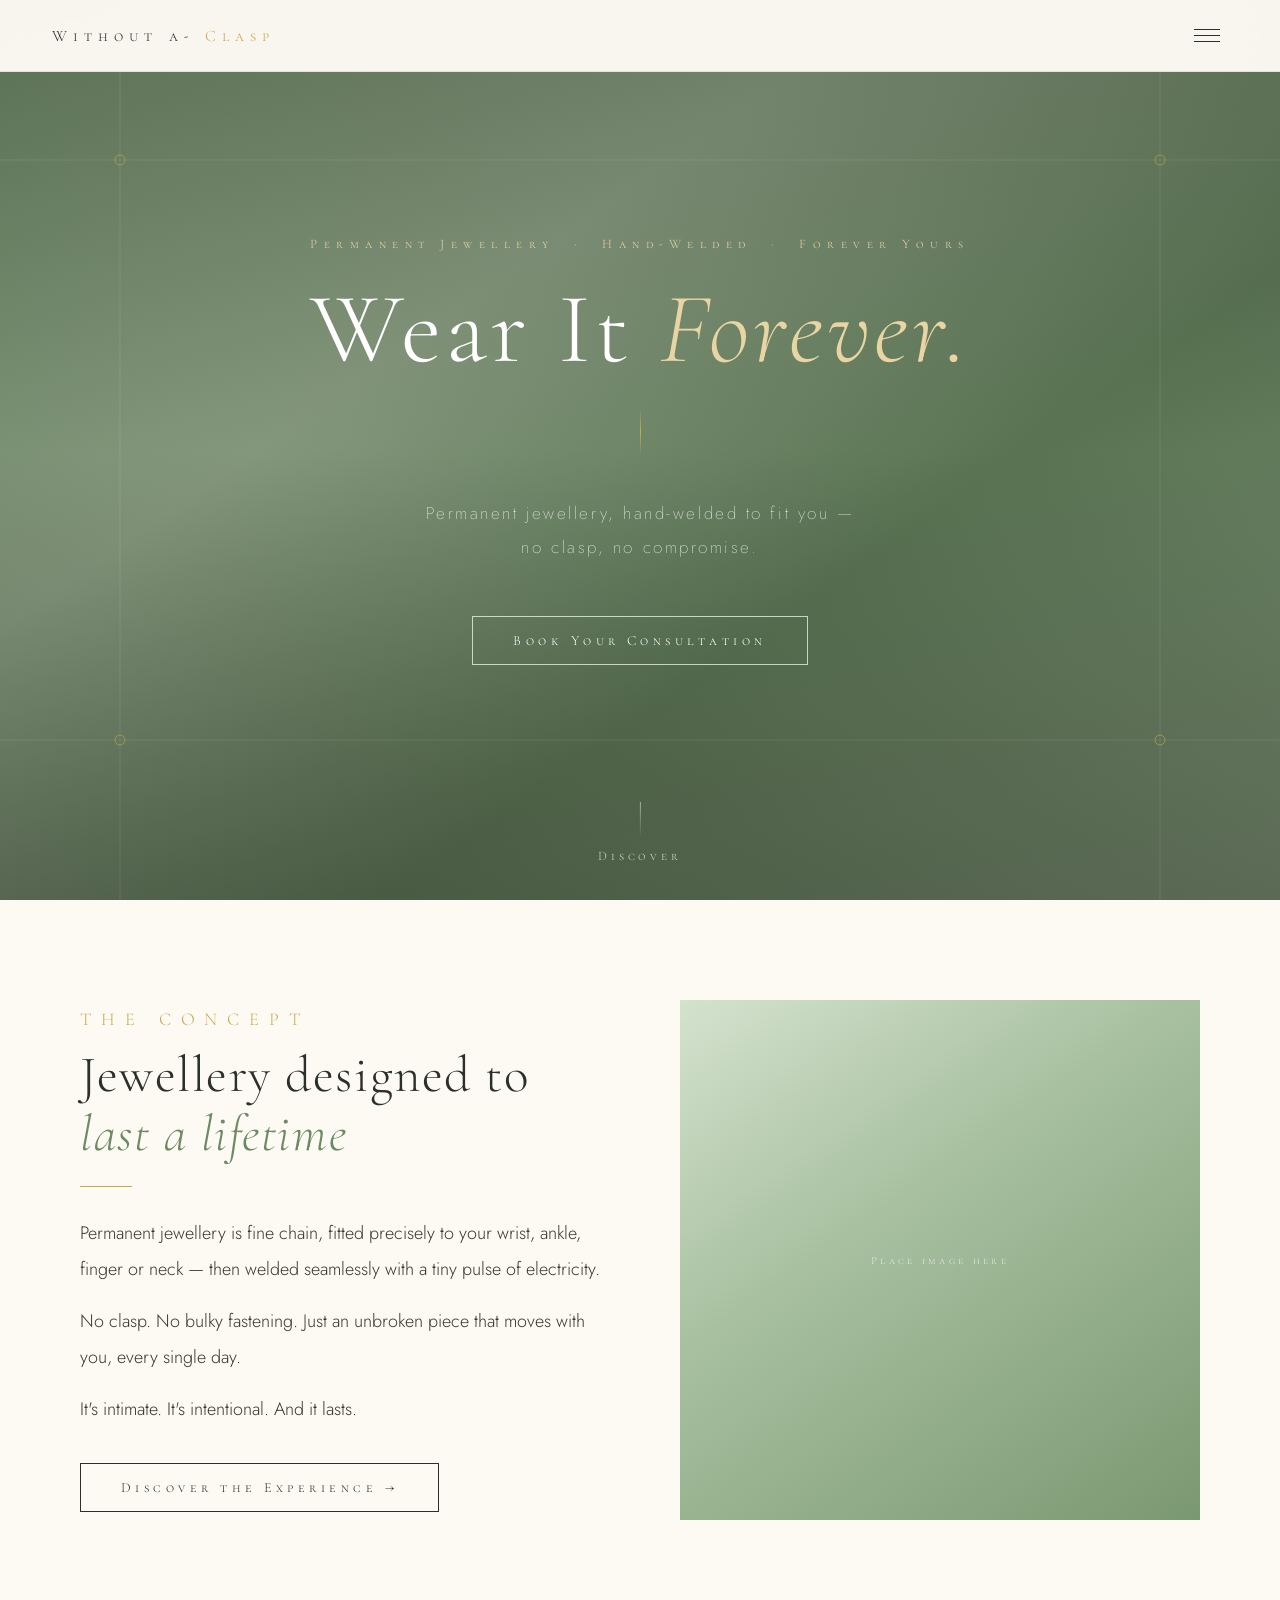
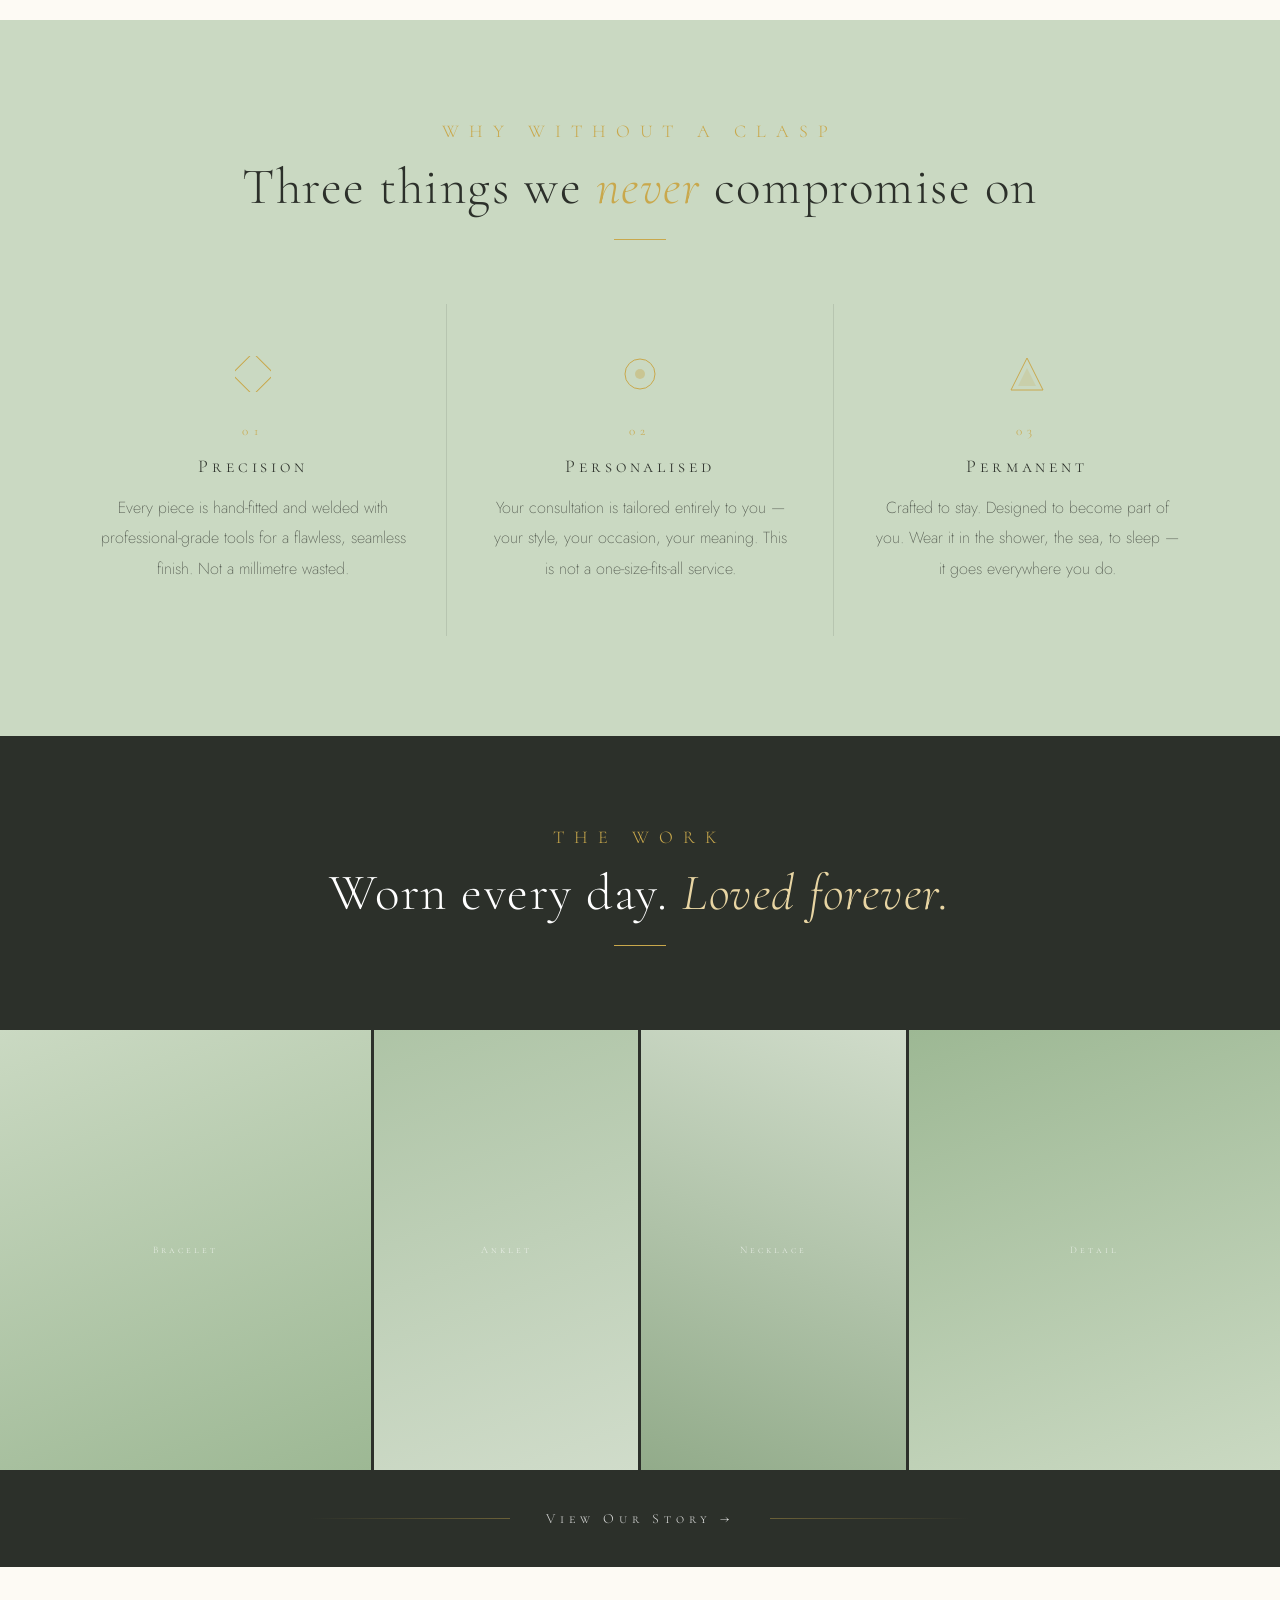
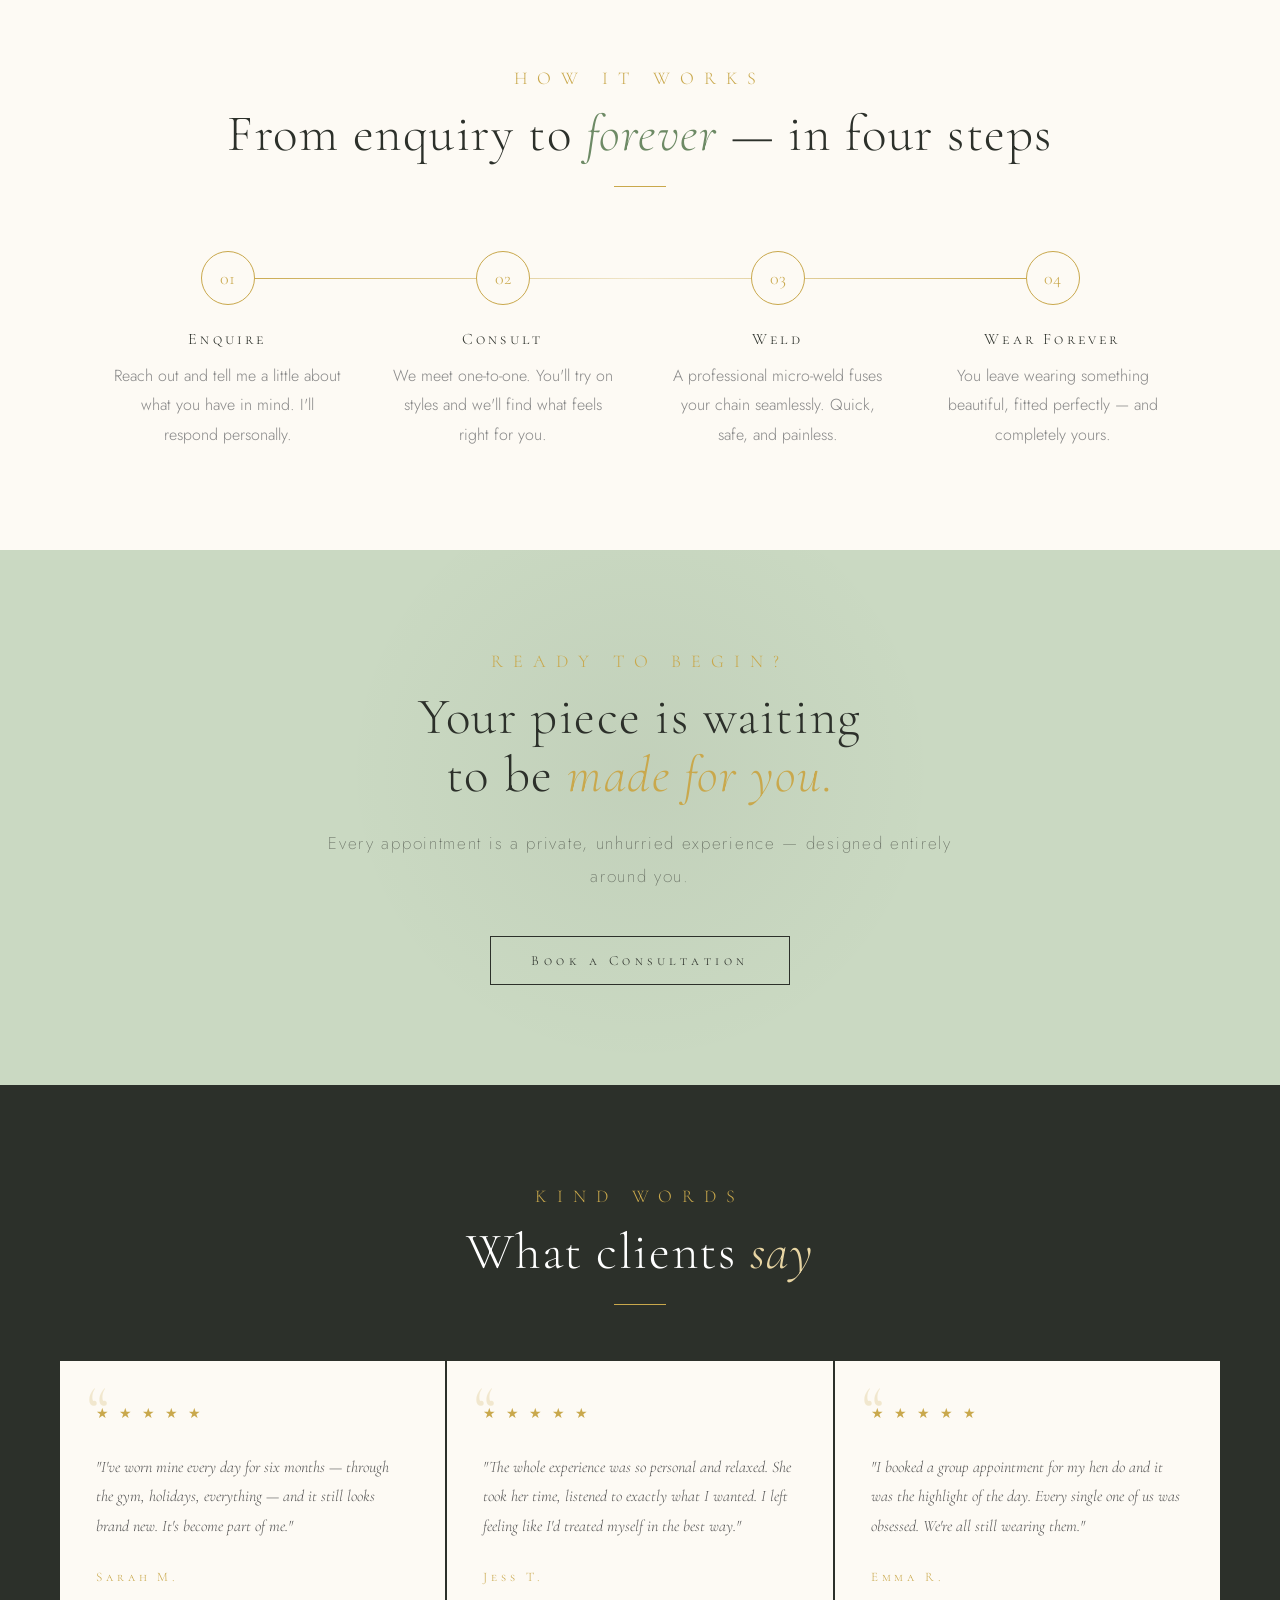
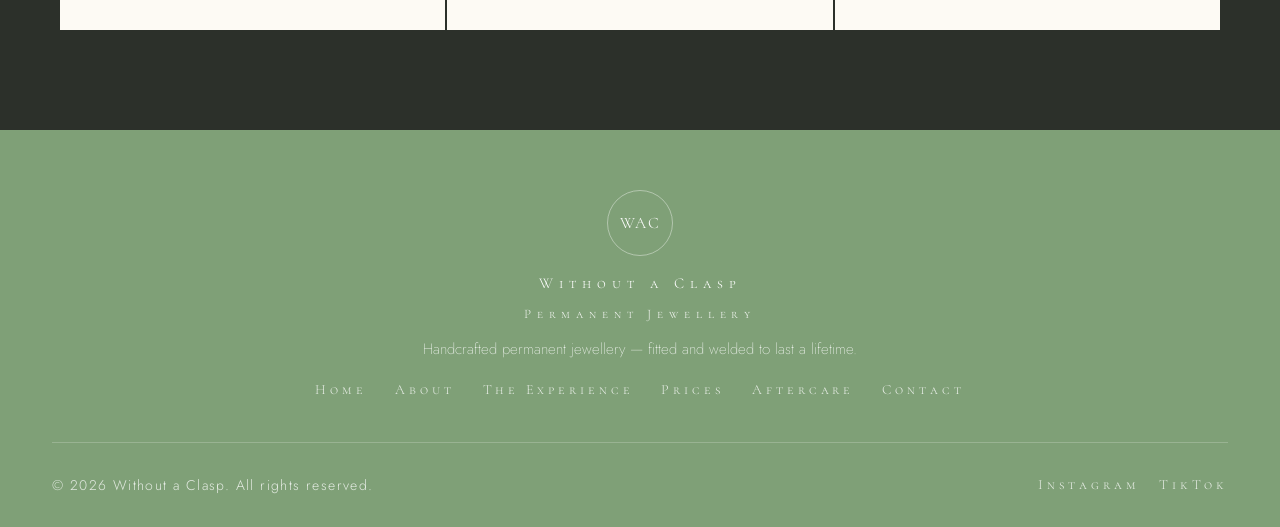
==== commit 907b821a: "testing" ====
--- a/index.html
+++ b/index.html
@@ -14,7 +14,7 @@
 
   <!-- ── NAVIGATION ── -->
   <header class="site-nav" role="banner">
-    <a href="index.html" class="nav-logo">Without a <span>Clasp</span></a>
+    <a href="index.html" class="nav-logo">Without a- <span>Clasp</span></a>
     <button class="hamburger" id="hamburger" aria-label="Toggle menu" aria-expanded="false">
       <span></span><span></span><span></span>
     </button>
--- a/css/style.css
+++ b/css/style.css
@@ -29,7 +29,7 @@
 body {
   font-family: 'Jost', sans-serif;
   font-weight: 300;
-  font-size: 16px;
+  font-size: 18px;
   background: var(--cream);
   color: var(--charcoal);
   overflow-x: hidden;
@@ -42,7 +42,7 @@
 /* ── 2. TYPOGRAPHY ────────────────────────────────────── */
 .section-tag {
   font-family: 'Cormorant SC', serif;
-  font-size: 10px;
+  font-size: 18px;
   letter-spacing: 0.55em;
   color: var(--gold);
   display: block;
@@ -66,7 +66,7 @@
 .section-title.on-sage em { color: var(--gold); }
 
 .body-text {
-  font-size: 15px;
+  font-size: 18px;
   line-height: 2;
   color: var(--text-body);
   font-weight: 300;
@@ -115,7 +115,7 @@
 
 .nav-logo {
   font-family: 'Cormorant SC', serif;
-  font-size: 14px;
+  font-size: 16px;
   letter-spacing: 0.38em;
   color: var(--charcoal);
   transition: opacity 0.25s;
@@ -180,7 +180,7 @@
 
 .overlay-eyebrow {
   font-family: 'Cormorant SC', serif;
-  font-size: 10px;
+  font-size: 13px;
   letter-spacing: 0.55em;
   color: rgba(202,217,194,0.5);
   margin-bottom: 48px;
@@ -216,7 +216,7 @@
 
 .overlay-cta {
   font-family: 'Cormorant SC', serif;
-  font-size: 12px;
+  font-size: 15px;
   letter-spacing: 0.35em;
   color: var(--gold);
   border: 1px solid var(--gold);
@@ -232,9 +232,9 @@
 }
 .overlay-social a {
   font-family: 'Cormorant SC', serif;
-  font-size: 10px;
+  font-size: 14px;
   letter-spacing: 0.35em;
-  color: rgba(255,255,255,0.3);
+  color: rgba(255,255,255,0.72);
   transition: color 0.25s;
 }
 .overlay-social a:hover { color: var(--sage); }
@@ -243,7 +243,7 @@
 .btn {
   display: inline-block;
   font-family: 'Cormorant SC', serif;
-  font-size: 11px;
+  font-size: 14px;
   letter-spacing: 0.32em;
   padding: 15px 40px;
   transition: all 0.35s;
@@ -331,7 +331,7 @@
 
 .hero-eyebrow {
   font-family: 'Cormorant SC', serif;
-  font-size: 10px;
+  font-size: 13px;
   letter-spacing: 0.5em;
   color: var(--gold-lt);
   display: block;
@@ -357,7 +357,7 @@
 }
 
 .hero-sub {
-  font-size: 14px;
+  font-size: 17px;
   font-weight: 200;
   letter-spacing: 0.15em;
   color: rgba(255,255,255,0.8);
@@ -375,9 +375,9 @@
   flex-direction: column;
   align-items: center;
   gap: 10px;
-  color: rgba(255,255,255,0.45);
-  font-family: 'Cormorant SC', serif;
-  font-size: 10px;
+  color: rgba(255,255,255,0.75);
+  font-family: 'Cormorant SC', serif;
+  font-size: 13px;
   letter-spacing: 0.3em;
 }
 .hero-scroll__line {
@@ -411,7 +411,7 @@
 
 .breadcrumb {
   font-family: 'Cormorant SC', serif;
-  font-size: 10px;
+  font-size: 13px;
   letter-spacing: 0.45em;
   color: rgba(44,48,42,0.45);
   margin-bottom: 32px;
@@ -430,7 +430,7 @@
 .page-title em { font-style: italic; color: var(--gold); }
 
 .page-subtitle {
-  font-size: 14px;
+  font-size: 17px;
   font-weight: 200;
   letter-spacing: 0.1em;
   line-height: 2;
@@ -488,7 +488,7 @@
   font-family: 'Cormorant SC', serif;
   font-size: 11px;
   letter-spacing: 0.3em;
-  color: rgba(255,255,255,0.4);
+  color: rgba(255,255,255,0.7);
 }
 .split__img-accent {
   position: absolute;
@@ -524,7 +524,7 @@
 
 .pillar__num {
   font-family: 'Cormorant Garamond', serif;
-  font-size: 10px;
+  font-size: 13px;
   letter-spacing: 0.45em;
   color: var(--gold);
   display: block;
@@ -538,7 +538,7 @@
   margin-bottom: 16px;
 }
 .pillar__body {
-  font-size: 14px;
+  font-size: 16px;
   line-height: 1.9;
   color: rgba(44,48,42,0.82);
   font-weight: 200;
@@ -576,7 +576,7 @@
   position: absolute;
   bottom: 22px; left: 22px;
   font-family: 'Cormorant SC', serif;
-  font-size: 11px;
+  font-size: 14px;
   letter-spacing: 0.28em;
   color: var(--white);
   opacity: 0;
@@ -590,7 +590,7 @@
   font-family: 'Cormorant SC', serif;
   font-size: 10px;
   letter-spacing: 0.3em;
-  color: rgba(255,255,255,0.35);
+  color: rgba(255,255,255,0.7);
   white-space: nowrap;
 }
 
@@ -611,9 +611,9 @@
 .gallery-rule.r { background: linear-gradient(to left, transparent, rgba(201,168,76,0.4)); }
 .gallery-link {
   font-family: 'Cormorant SC', serif;
-  font-size: 11px;
+  font-size: 14px;
   letter-spacing: 0.35em;
-  color: rgba(255,255,255,0.55);
+  color: rgba(255,255,255,0.82);
   transition: color 0.25s;
 }
 .gallery-link:hover { color: var(--gold); }
@@ -655,12 +655,12 @@
 }
 .step__title {
   font-family: 'Cormorant SC', serif;
-  font-size: 14px;
+  font-size: 16px;
   letter-spacing: 0.2em;
   color: var(--charcoal);
   margin-bottom: 12px;
 }
-.step__body { font-size: 13px; line-height: 1.85; color: #888; font-weight: 300; }
+.step__body { font-size: 16px; line-height: 1.85; color: #888; font-weight: 300; }
 
 /* ── 13. CTA BANNERS ──────────────────────────────────── */
 .cta-sage {
@@ -697,14 +697,14 @@
 }
 .cta__inner { position: relative; z-index: 1; max-width: 680px; margin: 0 auto; }
 .cta__sub {
-  font-size: 14px;
+  font-size: 17px;
   font-weight: 200;
   letter-spacing: 0.1em;
   line-height: 1.9;
   margin-bottom: 44px;
 }
 .on-sage .cta__sub { color: rgba(44,48,42,0.82); }
-.on-dark .cta__sub { color: rgba(255,255,255,0.5); }
+.on-dark .cta__sub { color: rgba(255,255,255,0.82); }
 
 /* ── 14. TESTIMONIALS ─────────────────────────────────── */
 .testimonials { background: var(--charcoal); padding: var(--section-pad); }
@@ -732,7 +732,7 @@
 }
 .testimonial__stars {
   color: var(--gold);
-  font-size: 11px;
+  font-size: 14px;
   letter-spacing: 3px;
   margin-bottom: 12px;
 }
@@ -747,7 +747,7 @@
 }
 .testimonial__name {
   font-family: 'Cormorant SC', serif;
-  font-size: 10px;
+  font-size: 13px;
   letter-spacing: 0.3em;
   color: var(--gold);
 }
@@ -772,14 +772,14 @@
 }
 .stat__label {
   font-family: 'Cormorant SC', serif;
-  font-size: 10px;
+  font-size: 13px;
   letter-spacing: 0.35em;
-  color: rgba(255,255,255,0.45);
+  color: rgba(255,255,255,0.78);
 }
 .stat-sep { width: 1px; height: 36px; background: rgba(255,255,255,0.1); }
 
 .prices-intro { text-align: center; max-width: 640px; margin: 0 auto 72px; }
-.prices-intro p { font-size: 15px; line-height: 2; color: var(--text-body); }
+.prices-intro p { font-size: 18px; line-height: 2; color: var(--text-body); }
 
 .price-grid {
   display: grid;
@@ -828,7 +828,7 @@
   font-weight: 400;
 }
 .price-item-note {
-  font-size: 12px;
+  font-size: 14px;
   letter-spacing: 0.07em;
   color: var(--sage-rich);
   font-weight: 200;
@@ -840,7 +840,7 @@
   font-weight: 400;
   white-space: nowrap;
 }
-.price-amount sup { font-size: 12px; vertical-align: super; }
+.price-amount sup { font-size: 14px; vertical-align: super; }
 
 .material-bar {
   display: flex;
@@ -852,13 +852,13 @@
 }
 .material-bar__label {
   font-family: 'Cormorant SC', serif;
-  font-size: 10px;
+  font-size: 13px;
   letter-spacing: 0.35em;
   color: #aaa;
 }
 .badge {
   font-family: 'Cormorant SC', serif;
-  font-size: 9px;
+  font-size: 12px;
   letter-spacing: 0.22em;
   padding: 3px 10px;
 }
@@ -889,13 +889,13 @@
 }
 .addon__name {
   font-family: 'Cormorant SC', serif;
-  font-size: 13px;
+  font-size: 15px;
   letter-spacing: 0.2em;
   color: var(--white);
   margin-bottom: 6px;
 }
 .addon__price { font-family: 'Cormorant Garamond', serif; font-size: 19px; color: var(--gold); }
-.addon__desc { font-size: 12px; color: rgba(255,255,255,0.42); line-height: 1.7; margin-top: 8px; font-weight: 200; }
+.addon__desc { font-size: 15px; color: rgba(255,255,255,0.82); line-height: 1.7; margin-top: 8px; font-weight: 200; }
 
 /* ── 17. GROUP BOOKING ────────────────────────────────── */
 .group { background: var(--sage); }
@@ -918,14 +918,14 @@
   letter-spacing: 0.03em;
 }
 .group__title em { font-style: italic; color: var(--gold); }
-.group__body { font-size: 14px; line-height: 2; color: rgba(44,48,42,0.82); font-weight: 200; margin-bottom: 32px; }
+.group__body { font-size: 17px; line-height: 2; color: rgba(44,48,42,0.82); font-weight: 200; margin-bottom: 32px; }
 
 .feature-list { display: flex; flex-direction: column; gap: 12px; margin-bottom: 36px; }
 .feature-item { display: flex; align-items: center; gap: 12px; }
 .feature-dot { width: 5px; height: 5px; background: var(--gold); flex-shrink: 0; }
 .feature-text {
   font-family: 'Cormorant SC', serif;
-  font-size: 12px;
+  font-size: 15px;
   letter-spacing: 0.2em;
   color: rgba(44,48,42,0.82);
 }
@@ -946,7 +946,7 @@
   font-family: 'Cormorant SC', serif;
   font-size: 9px;
   letter-spacing: 0.25em;
-  color: rgba(255,255,255,0.55);
+  color: rgba(255,255,255,0.82);
 }
 
 /* ── 18. INCLUDES BAR ─────────────────────────────────── */
@@ -954,7 +954,7 @@
 .includes__inner { max-width: 1000px; margin: 0 auto; text-align: center; }
 .includes__label {
   font-family: 'Cormorant SC', serif;
-  font-size: 10px;
+  font-size: 13px;
   letter-spacing: 0.5em;
   color: var(--sage-dark);
   margin-bottom: 32px;
@@ -964,7 +964,7 @@
 .include-icon { width: 34px; height: 34px; }
 .include-label {
   font-family: 'Cormorant SC', serif;
-  font-size: 10px;
+  font-size: 13px;
   letter-spacing: 0.18em;
   color: rgba(44,48,42,0.6);
   line-height: 1.6;
@@ -999,7 +999,7 @@
   color: var(--charcoal);
   margin-bottom: 14px;
 }
-.aftercare-card__body { font-size: 14px; line-height: 1.95; color: var(--text-body); font-weight: 300; }
+.aftercare-card__body { font-size: 16px; line-height: 1.95; color: var(--text-body); font-weight: 300; }
 
 /* ── 20. ABOUT ────────────────────────────────────────── */
 .about-bio {
@@ -1017,7 +1017,7 @@
   margin-bottom: 40px;
   letter-spacing: 0.02em;
 }
-.about-bio__text { font-size: 15px; line-height: 2; color: var(--text-body); }
+.about-bio__text { font-size: 18px; line-height: 2; color: var(--text-body); }
 .about-bio__text p + p { margin-top: 16px; }
 
 .values { background: var(--sage); padding: var(--section-pad); }
@@ -1037,7 +1037,7 @@
 .value-card:hover { background: #bbcdb4; }
 .value-card__num {
   font-family: 'Cormorant Garamond', serif;
-  font-size: 10px;
+  font-size: 13px;
   letter-spacing: 0.45em;
   color: var(--gold);
   display: block;
@@ -1050,7 +1050,7 @@
   color: var(--charcoal);
   margin-bottom: 14px;
 }
-.value-card__body { font-size: 14px; line-height: 1.9; color: rgba(44,48,42,0.82); font-weight: 200; }
+.value-card__body { font-size: 16px; line-height: 1.9; color: rgba(44,48,42,0.82); font-weight: 200; }
 
 /* ── 21. EXPERIENCE ───────────────────────────────────── */
 .exp-steps { background: var(--cream); padding: var(--section-pad); }
@@ -1092,7 +1092,7 @@
   color: var(--charcoal);
   margin-bottom: 14px;
 }
-.exp-step__body { font-size: 14.5px; line-height: 2; color: var(--text-body); font-weight: 300; }
+.exp-step__body { font-size: 17px; line-height: 2; color: var(--text-body); font-weight: 300; }
 
 /* ── 22. FAQ ──────────────────────────────────────────── */
 .faq { background: var(--sage); padding: var(--section-pad); }
@@ -1109,7 +1109,7 @@
   padding: 20px 0;
   cursor: pointer;
   font-family: 'Cormorant SC', serif;
-  font-size: 14px;
+  font-size: 16px;
   letter-spacing: 0.15em;
   color: var(--charcoal);
   gap: 16px;
@@ -1123,13 +1123,13 @@
   justify-content: center;
   flex-shrink: 0;
   font-family: 'Jost', sans-serif;
-  font-size: 14px;
+  font-size: 16px;
   color: var(--gold);
   transition: transform 0.3s;
 }
 .faq-item.open .faq-icon { transform: rotate(45deg); }
 .faq-item__a {
-  font-size: 14px;
+  font-size: 16px;
   line-height: 2;
   color: rgba(44,48,42,0.85);
   font-weight: 300;
@@ -1167,12 +1167,12 @@
 }
 .form-group label {
   font-family: 'Cormorant SC', serif;
-  font-size: 10px;
+  font-size: 13px;
   letter-spacing: 0.4em;
   color: var(--gold);
 }
 .req { color: var(--gold); }
-.optional { font-family: 'Jost', sans-serif; font-size: 10px; letter-spacing: 0.05em; color: rgba(85,85,80,0.5); font-weight: 300; }
+.optional { font-family: 'Jost', sans-serif; font-size: 13px; letter-spacing: 0.05em; color: rgba(85,85,80,0.5); font-weight: 300; }
 
 .contact-form input,
 .contact-form select,
@@ -1181,7 +1181,7 @@
   border: 1px solid rgba(168,185,160,0.4);
   padding: 13px 16px;
   font-family: 'Jost', sans-serif;
-  font-size: 14px;
+  font-size: 16px;
   font-weight: 300;
   color: var(--charcoal);
   outline: none;
@@ -1208,7 +1208,7 @@
 }
 
 .form-error {
-  font-size: 11px;
+  font-size: 13px;
   letter-spacing: 0.05em;
   color: #b06060;
   display: none;
@@ -1228,7 +1228,7 @@
   border: 1px solid var(--sage-deep);
   padding: 20px 24px;
   font-family: 'Cormorant SC', serif;
-  font-size: 13px;
+  font-size: 15px;
   letter-spacing: 0.2em;
   color: var(--sage-dark);
   margin-top: 8px;
@@ -1241,7 +1241,7 @@
   border: 1px solid rgba(168,185,160,0.35);
   padding: 13px 16px;
   font-family: 'Jost', sans-serif;
-  font-size: 14px;
+  font-size: 16px;
   font-weight: 300;
   color: var(--charcoal);
   outline: none;
@@ -1271,14 +1271,14 @@
 }
 .contact-detail__label {
   font-family: 'Cormorant SC', serif;
-  font-size: 10px;
+  font-size: 13px;
   letter-spacing: 0.35em;
   color: var(--gold);
   display: block;
   margin-bottom: 5px;
 }
 .contact-detail__value {
-  font-size: 14px;
+  font-size: 16px;
   color: var(--text-body);
   line-height: 1.7;
   display: block;
@@ -1289,7 +1289,7 @@
 .contact-social { margin-bottom: 36px; }
 .contact-social__label {
   font-family: 'Cormorant SC', serif;
-  font-size: 10px;
+  font-size: 13px;
   letter-spacing: 0.4em;
   color: var(--gold);
   display: block;
@@ -1301,7 +1301,7 @@
   align-items: center;
   gap: 8px;
   font-family: 'Cormorant SC', serif;
-  font-size: 12px;
+  font-size: 15px;
   letter-spacing: 0.2em;
   color: var(--text-body);
   transition: color 0.2s;
@@ -1315,7 +1315,7 @@
 }
 .contact-expect__title {
   font-family: 'Cormorant SC', serif;
-  font-size: 12px;
+  font-size: 15px;
   letter-spacing: 0.3em;
   color: var(--charcoal);
   margin-bottom: 14px;
@@ -1331,7 +1331,7 @@
   counter-increment: expect-counter;
   display: flex;
   gap: 12px;
-  font-size: 13px;
+  font-size: 16px;
   line-height: 1.75;
   color: var(--text-body);
   font-weight: 300;
@@ -1339,7 +1339,7 @@
 .contact-expect__list li::before {
   content: counter(expect-counter);
   font-family: 'Cormorant Garamond', serif;
-  font-size: 13px;
+  font-size: 16px;
   color: var(--gold);
   flex-shrink: 0;
   width: 16px;
@@ -1356,15 +1356,15 @@
 }
 .contact-info__label {
   font-family: 'Cormorant SC', serif;
-  font-size: 10px; letter-spacing: 0.35em;
+  font-size: 13px; letter-spacing: 0.35em;
   color: var(--gold); display: block; margin-bottom: 4px;
 }
-.contact-info__value { font-size: 14px; color: var(--text-body); line-height: 1.7; }
+.contact-info__value { font-size: 16px; color: var(--text-body); line-height: 1.7; }
 
 /* ── 24. NOTE / ASIDE SECTION ─────────────────────────── */
 .note-section { background: var(--cream); padding: 72px 60px; }
 .note-section__inner { max-width: 800px; margin: 0 auto; text-align: center; }
-.note-section__text { font-size: 14px; line-height: 2; color: var(--text-body); }
+.note-section__text { font-size: 17px; line-height: 2; color: var(--text-body); }
 .note-section__text strong {
   font-family: 'Cormorant SC', serif;
   font-weight: 400;
@@ -1408,11 +1408,11 @@
 }
 .footer-sub {
   font-family: 'Cormorant SC', serif;
-  font-size: 9px;
+  font-size: 13px;
   letter-spacing: 0.45em;
-  color: rgba(255,255,255,0.65);
-}
-.footer-tagline { font-size: 13px; font-weight: 200; color: rgba(255,255,255,0.72); line-height: 1.8; }
+  color: rgba(255,255,255,0.88);
+}
+.footer-tagline { font-size: 15px; font-weight: 200; color: rgba(255,255,255,0.9); line-height: 1.8; }
 .footer-nav {
   display: flex;
   gap: 28px;
@@ -1422,9 +1422,9 @@
 }
 .footer-nav a {
   font-family: 'Cormorant SC', serif;
-  font-size: 10px;
+  font-size: 14px;
   letter-spacing: 0.28em;
-  color: rgba(255,255,255,0.6);
+  color: rgba(255,255,255,0.82);
   transition: color 0.25s;
 }
 .footer-nav a:hover { color: var(--white); }
@@ -1433,13 +1433,13 @@
   justify-content: space-between;
   align-items: center;
 }
-.footer-copy { font-size: 11px; letter-spacing: 0.1em; color: rgba(255,255,255,0.45); }
+.footer-copy { font-size: 14px; letter-spacing: 0.1em; color: rgba(255,255,255,0.78); }
 .footer-social { display: flex; gap: 20px; }
 .footer-social a {
   font-family: 'Cormorant SC', serif;
-  font-size: 10px;
+  font-size: 14px;
   letter-spacing: 0.28em;
-  color: rgba(255,255,255,0.6);
+  color: rgba(255,255,255,0.82);
   transition: color 0.25s;
 }
 .footer-social a:hover { color: var(--white); }
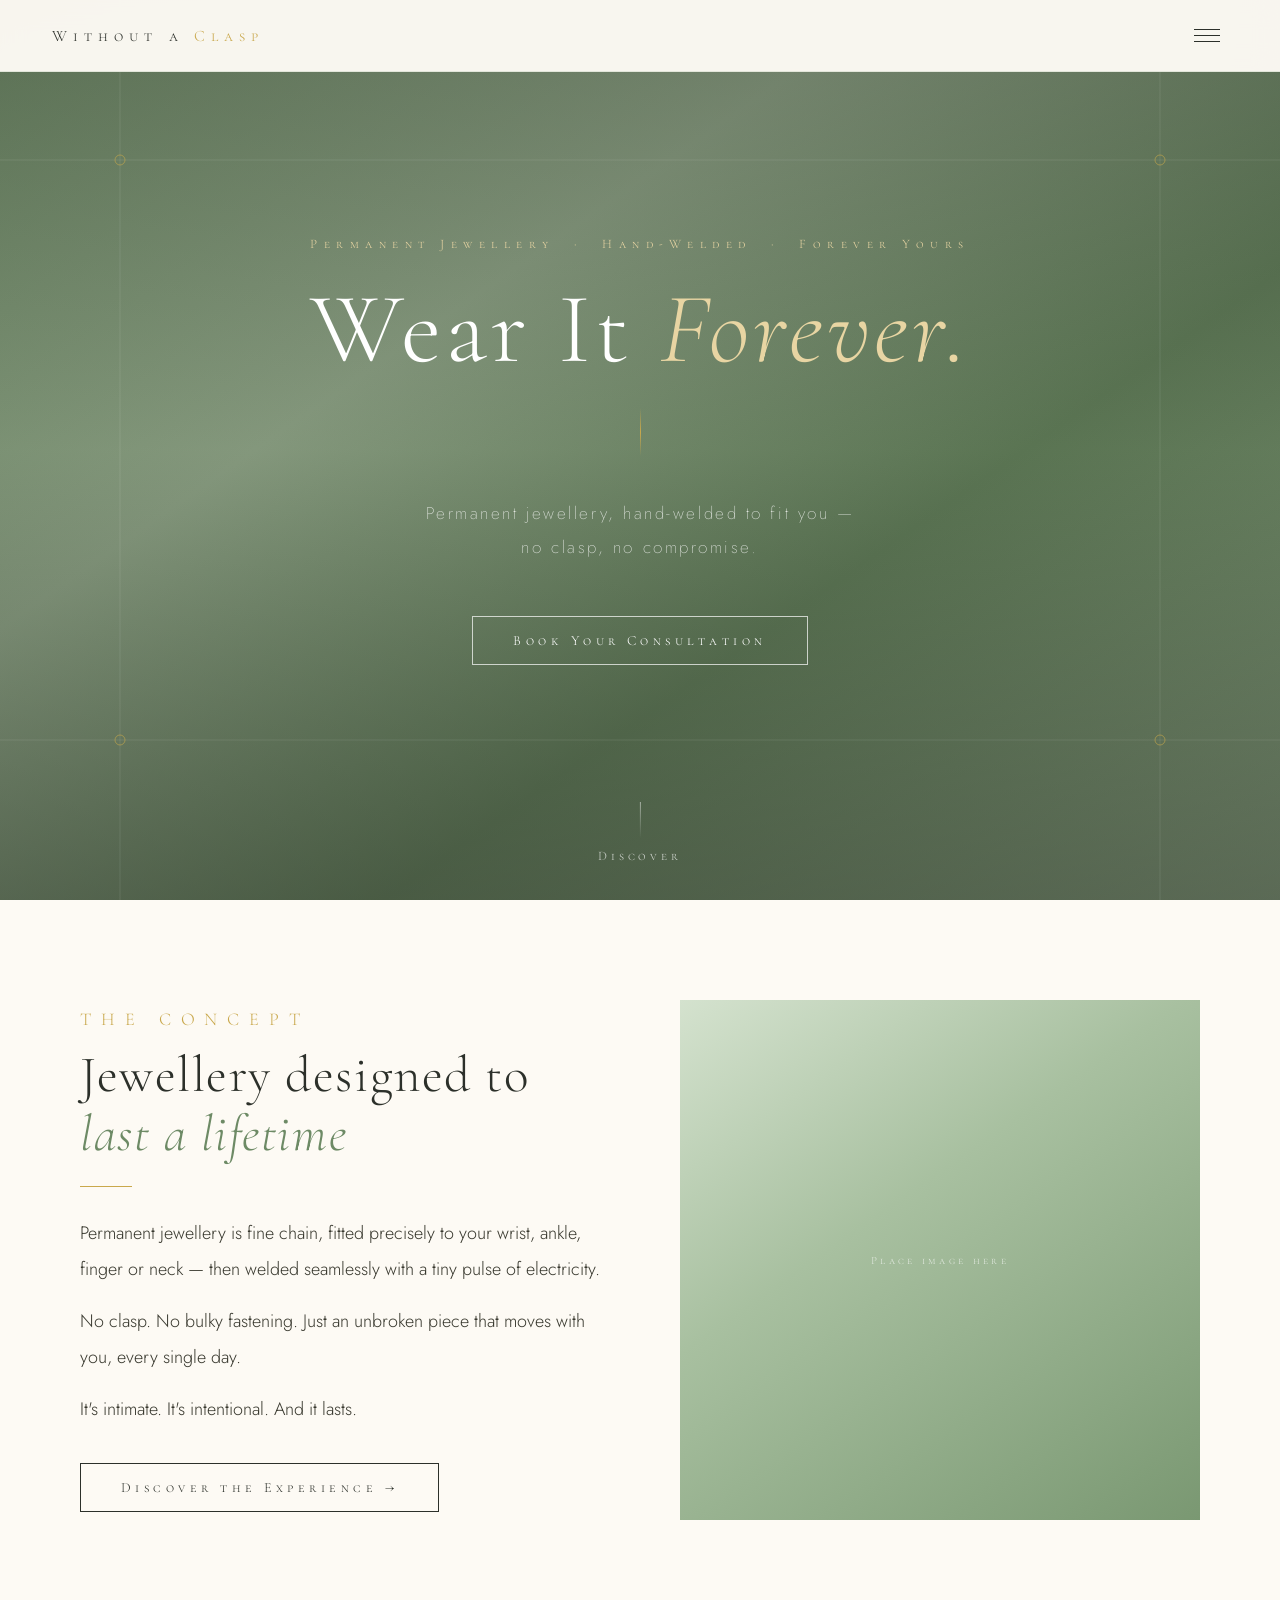
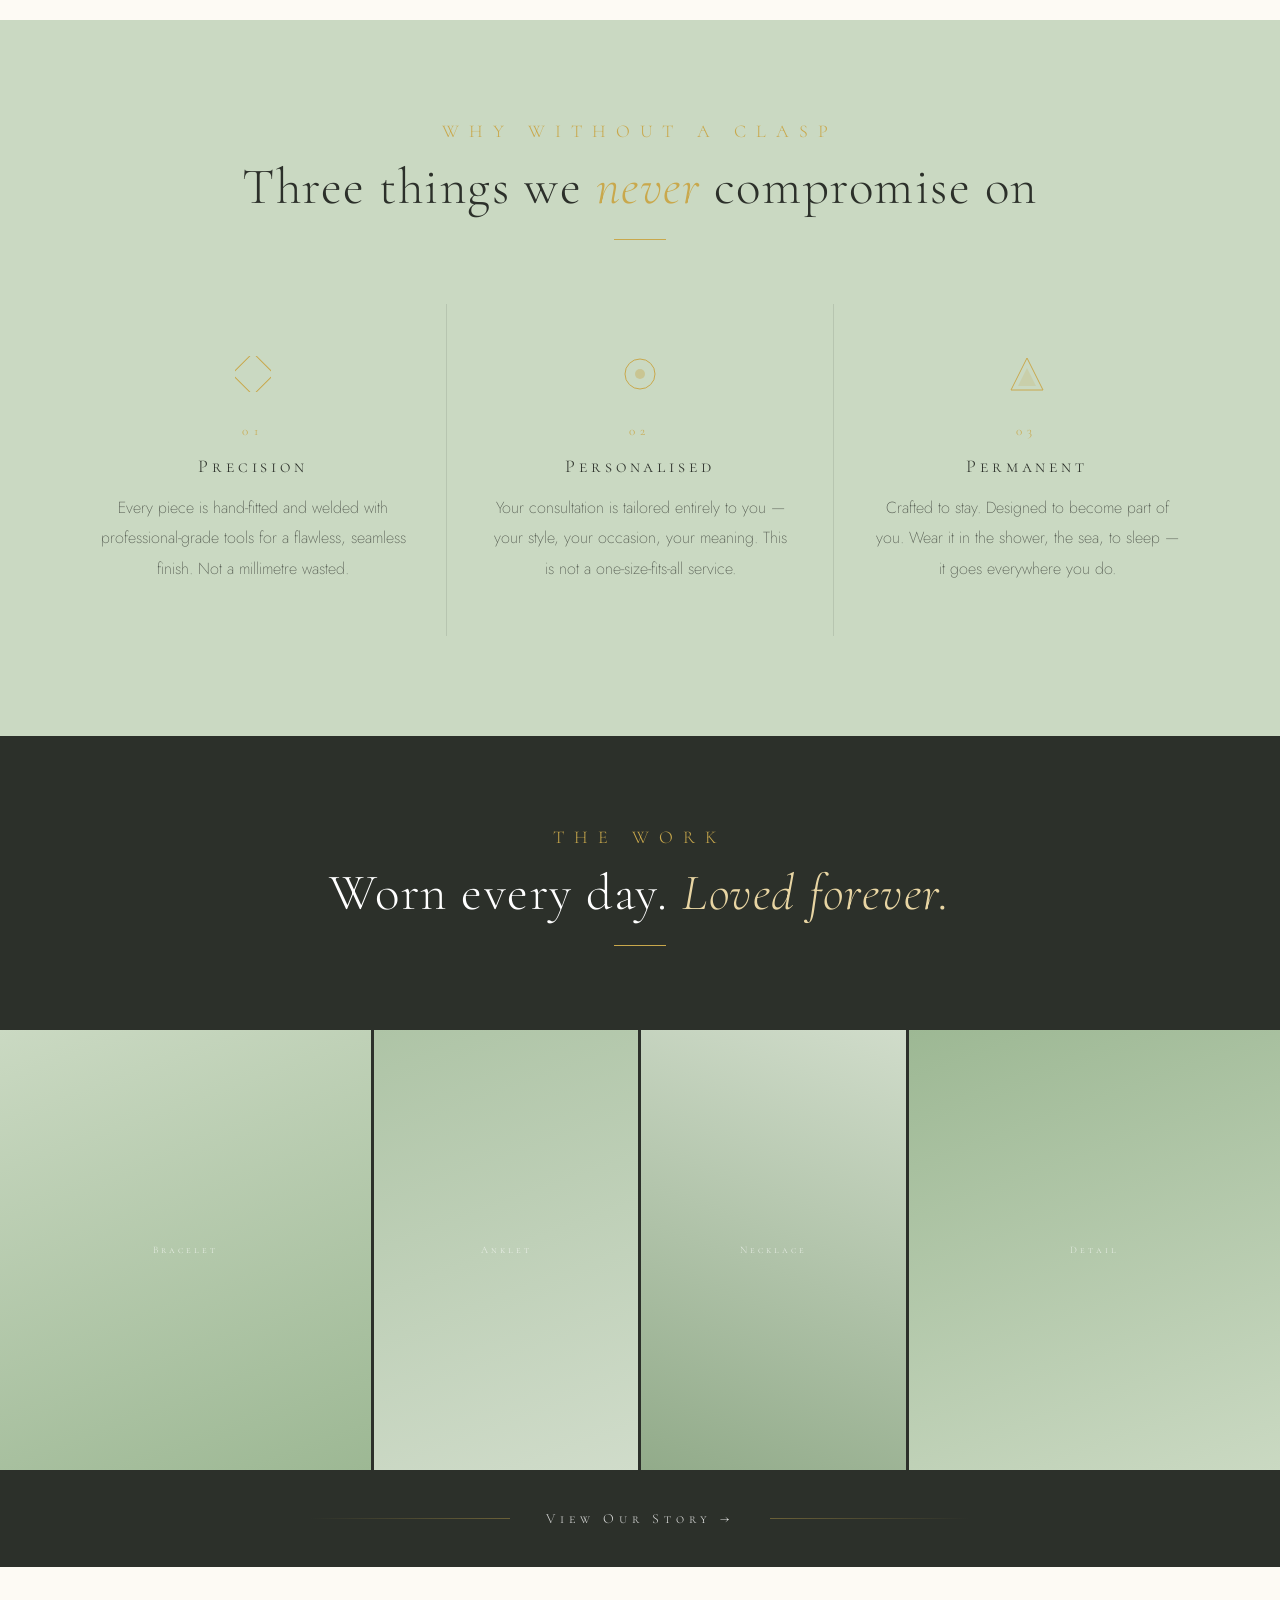
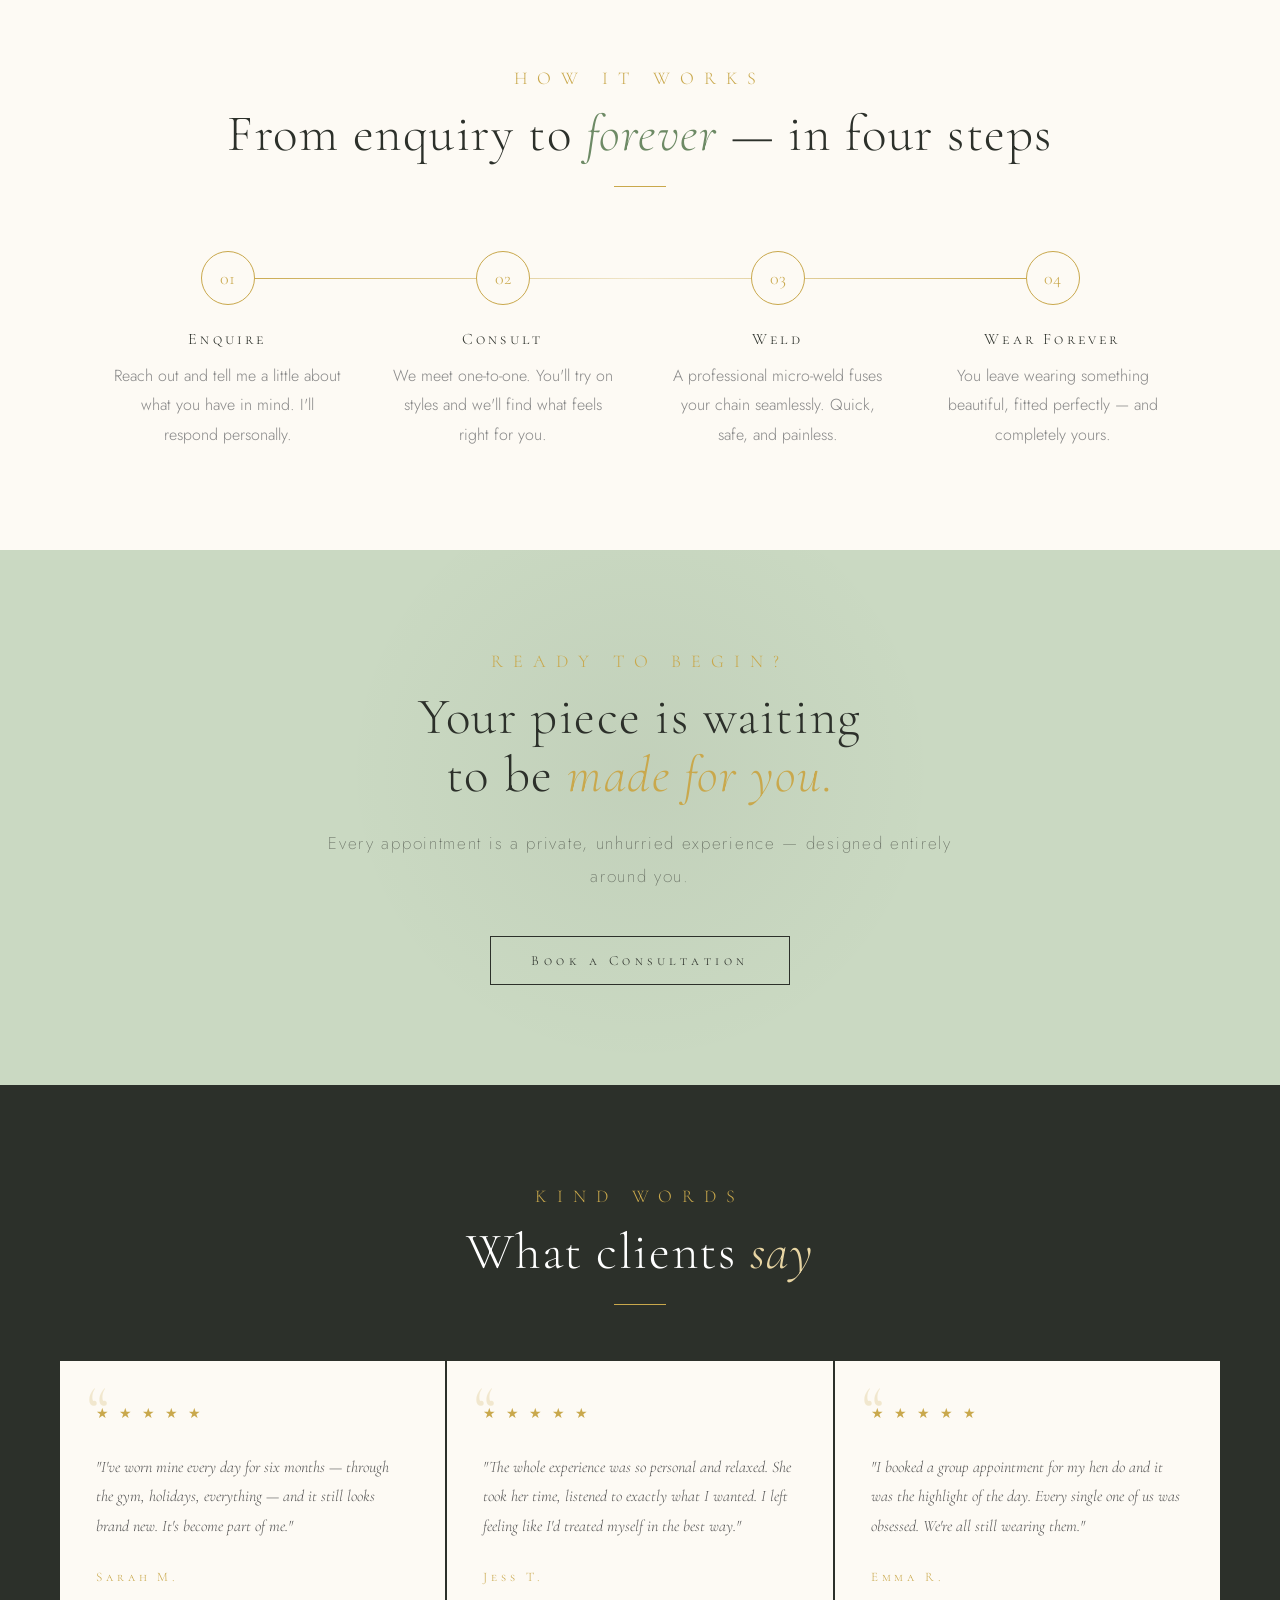
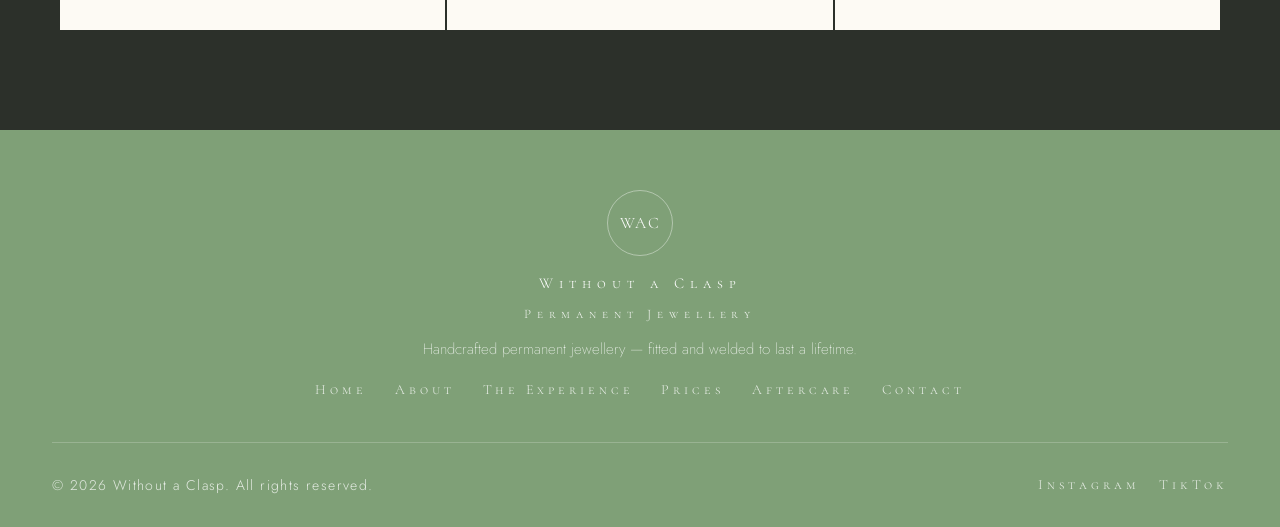
==== commit 5cf845fb: "Checking if my changes are effective" ====
--- a/index.html
+++ b/index.html
@@ -4,7 +4,7 @@
   <meta charset="UTF-8"/>
   <meta name="viewport" content="width=device-width, initial-scale=1.0"/>
   <meta name="description" content="Without a Clasp — Permanent jewellery, hand-welded to fit you. Private appointments, professional welds, pieces that last forever."/>
-  <title>Without a Clasp — Permanent Jewellery</title>
+  <title>Without A Clasp — Permanent Jewellery</title>
   <link rel="preconnect" href="https://fonts.googleapis.com"/>
   <link rel="preconnect" href="https://fonts.gstatic.com" crossorigin/>
   <link href="https://fonts.googleapis.com/css2?family=Cormorant+Garamond:ital,wght@0,300;0,400;1,300;1,400&family=Cormorant+SC:wght@300;400&family=Jost:wght@200;300;400&display=swap" rel="stylesheet"/>
@@ -14,7 +14,7 @@
 
   <!-- ── NAVIGATION ── -->
   <header class="site-nav" role="banner">
-    <a href="index.html" class="nav-logo">Without a- <span>Clasp</span></a>
+    <a href="index.html" class="nav-logo">Without a <span>Clasp</span></a>
     <button class="hamburger" id="hamburger" aria-label="Toggle menu" aria-expanded="false">
       <span></span><span></span><span></span>
     </button>
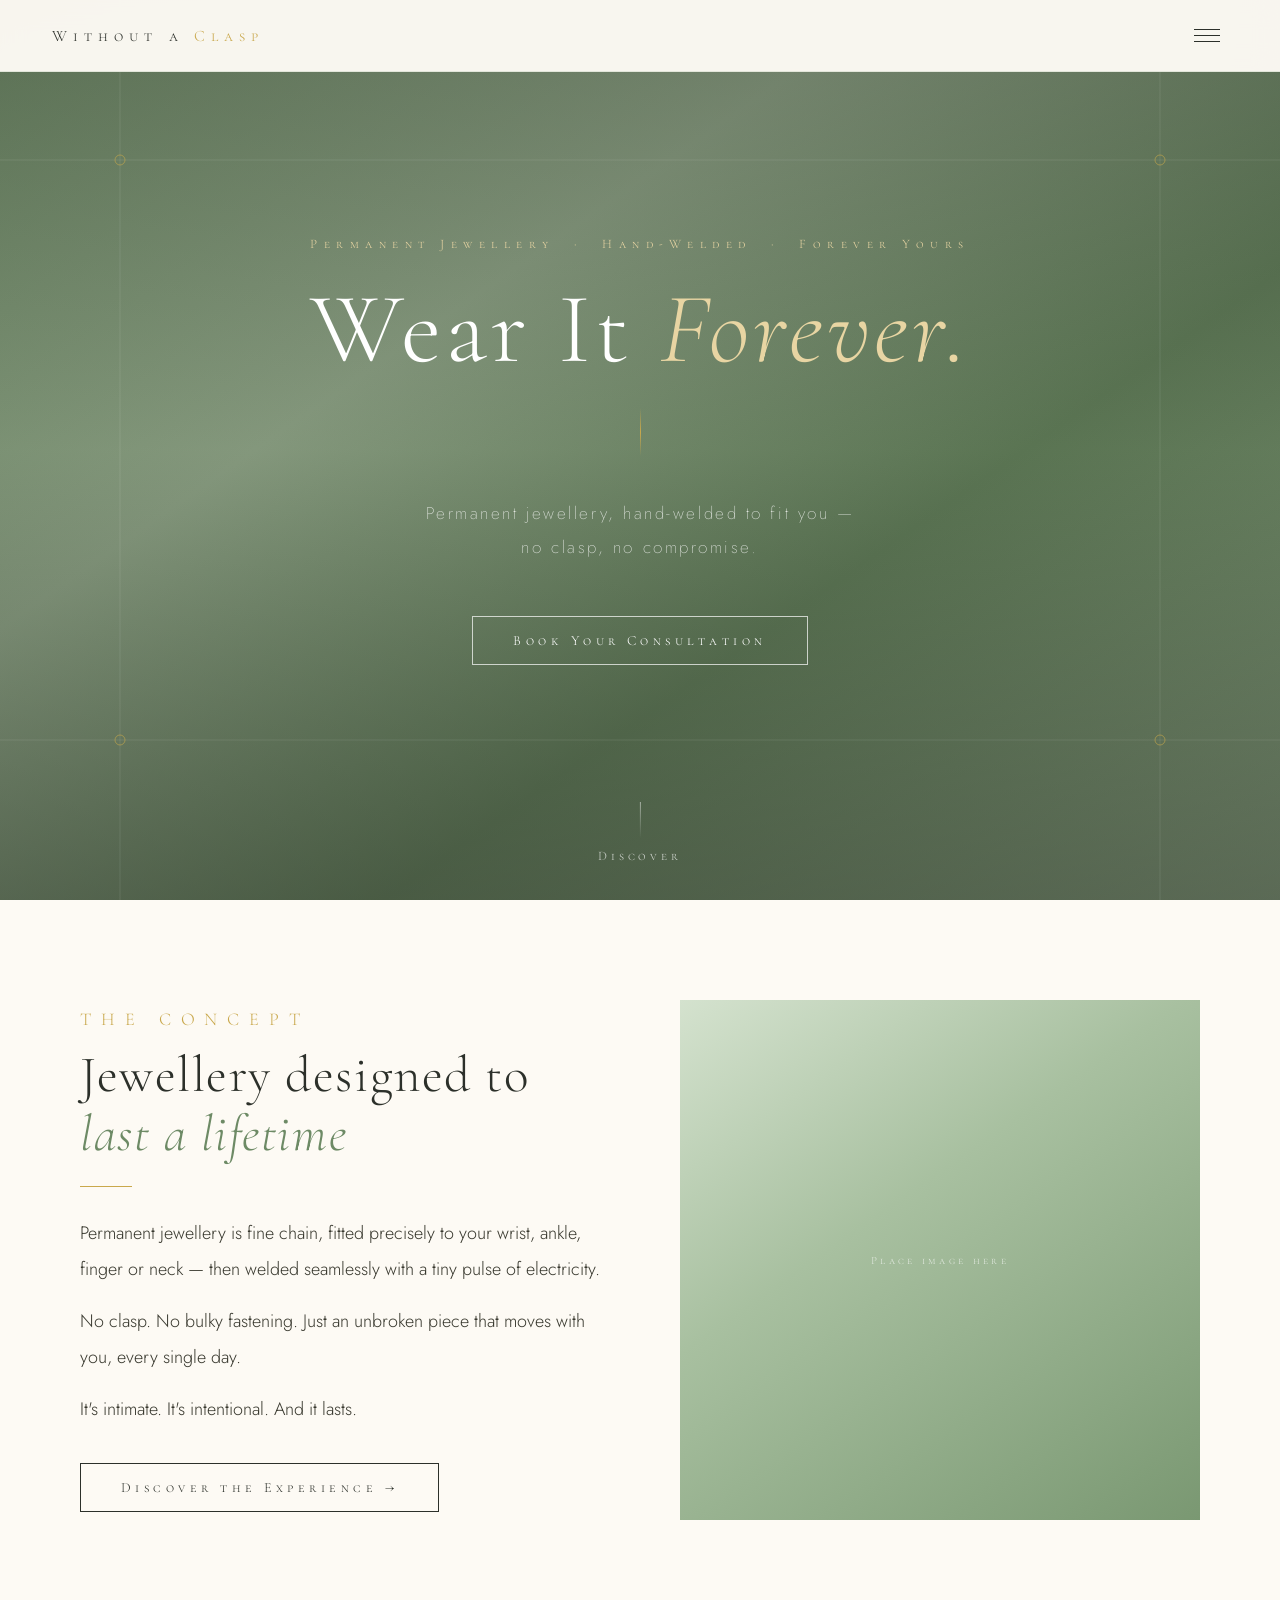
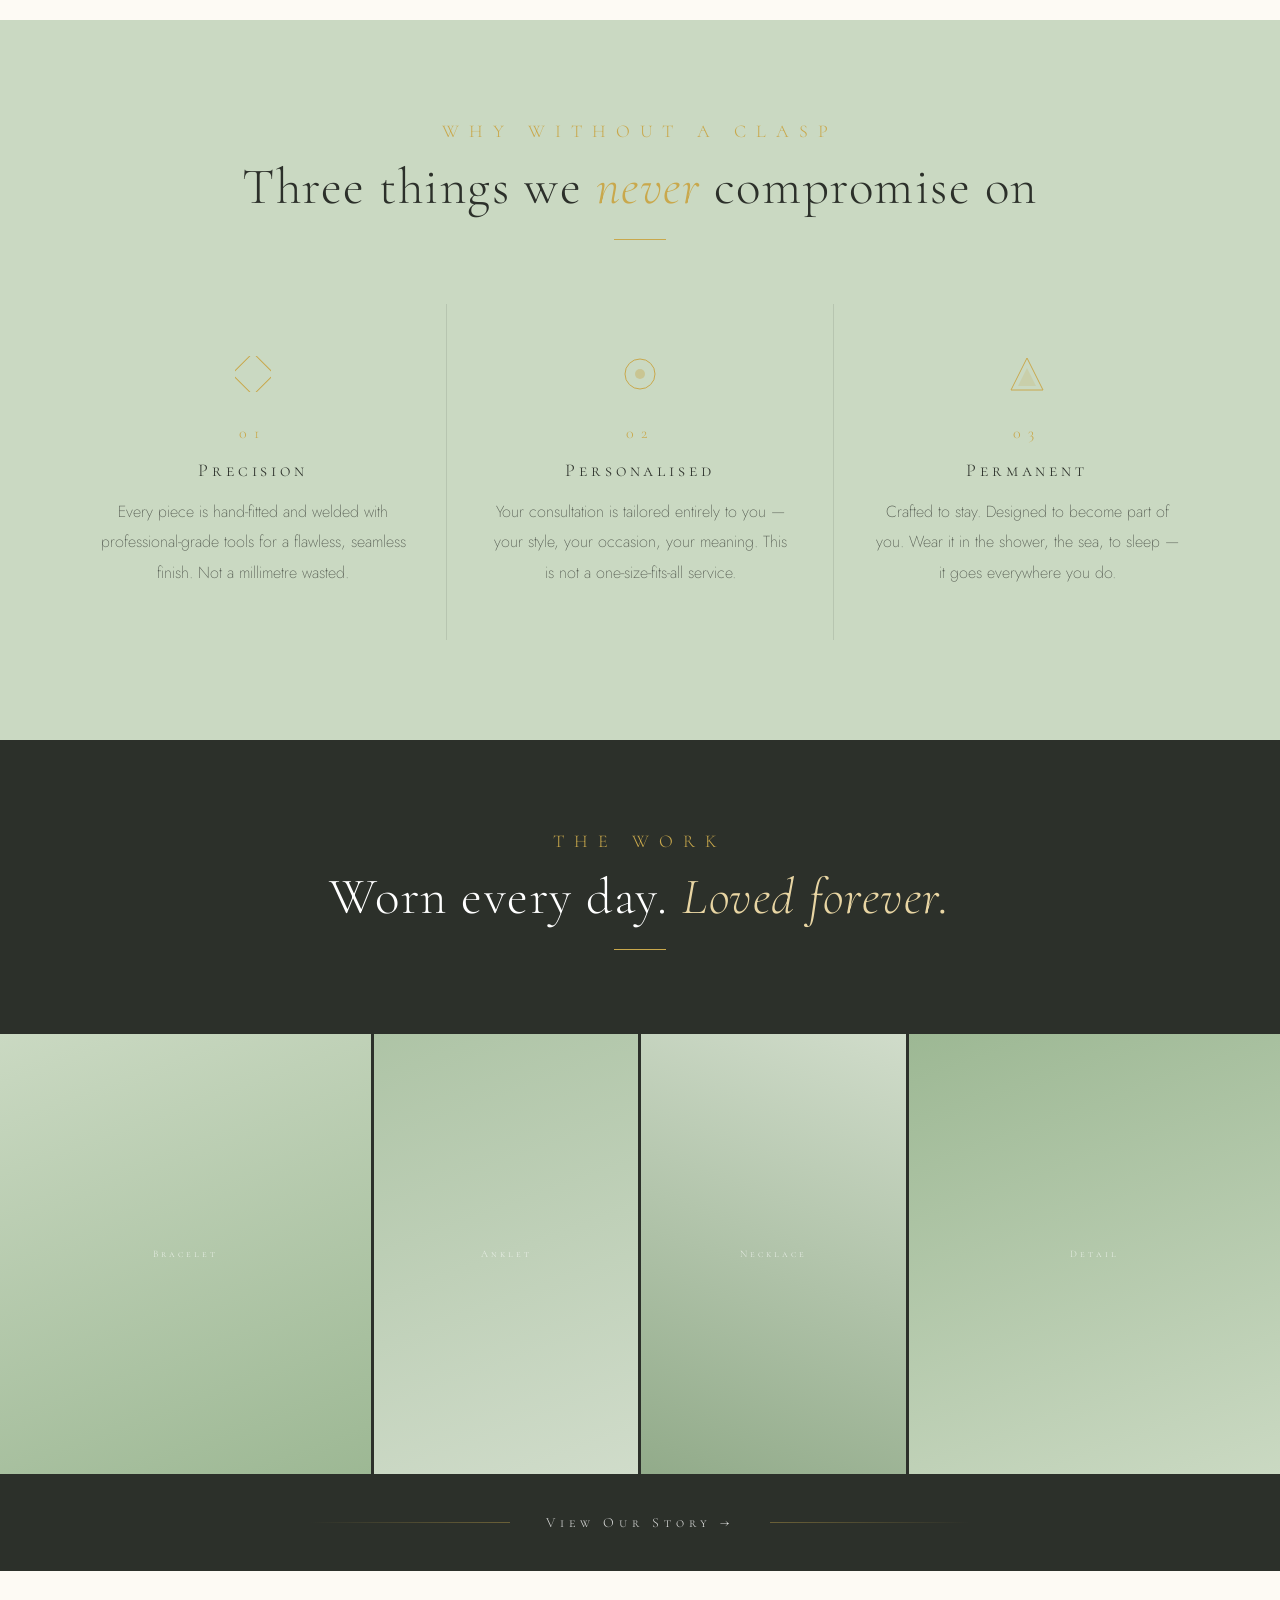
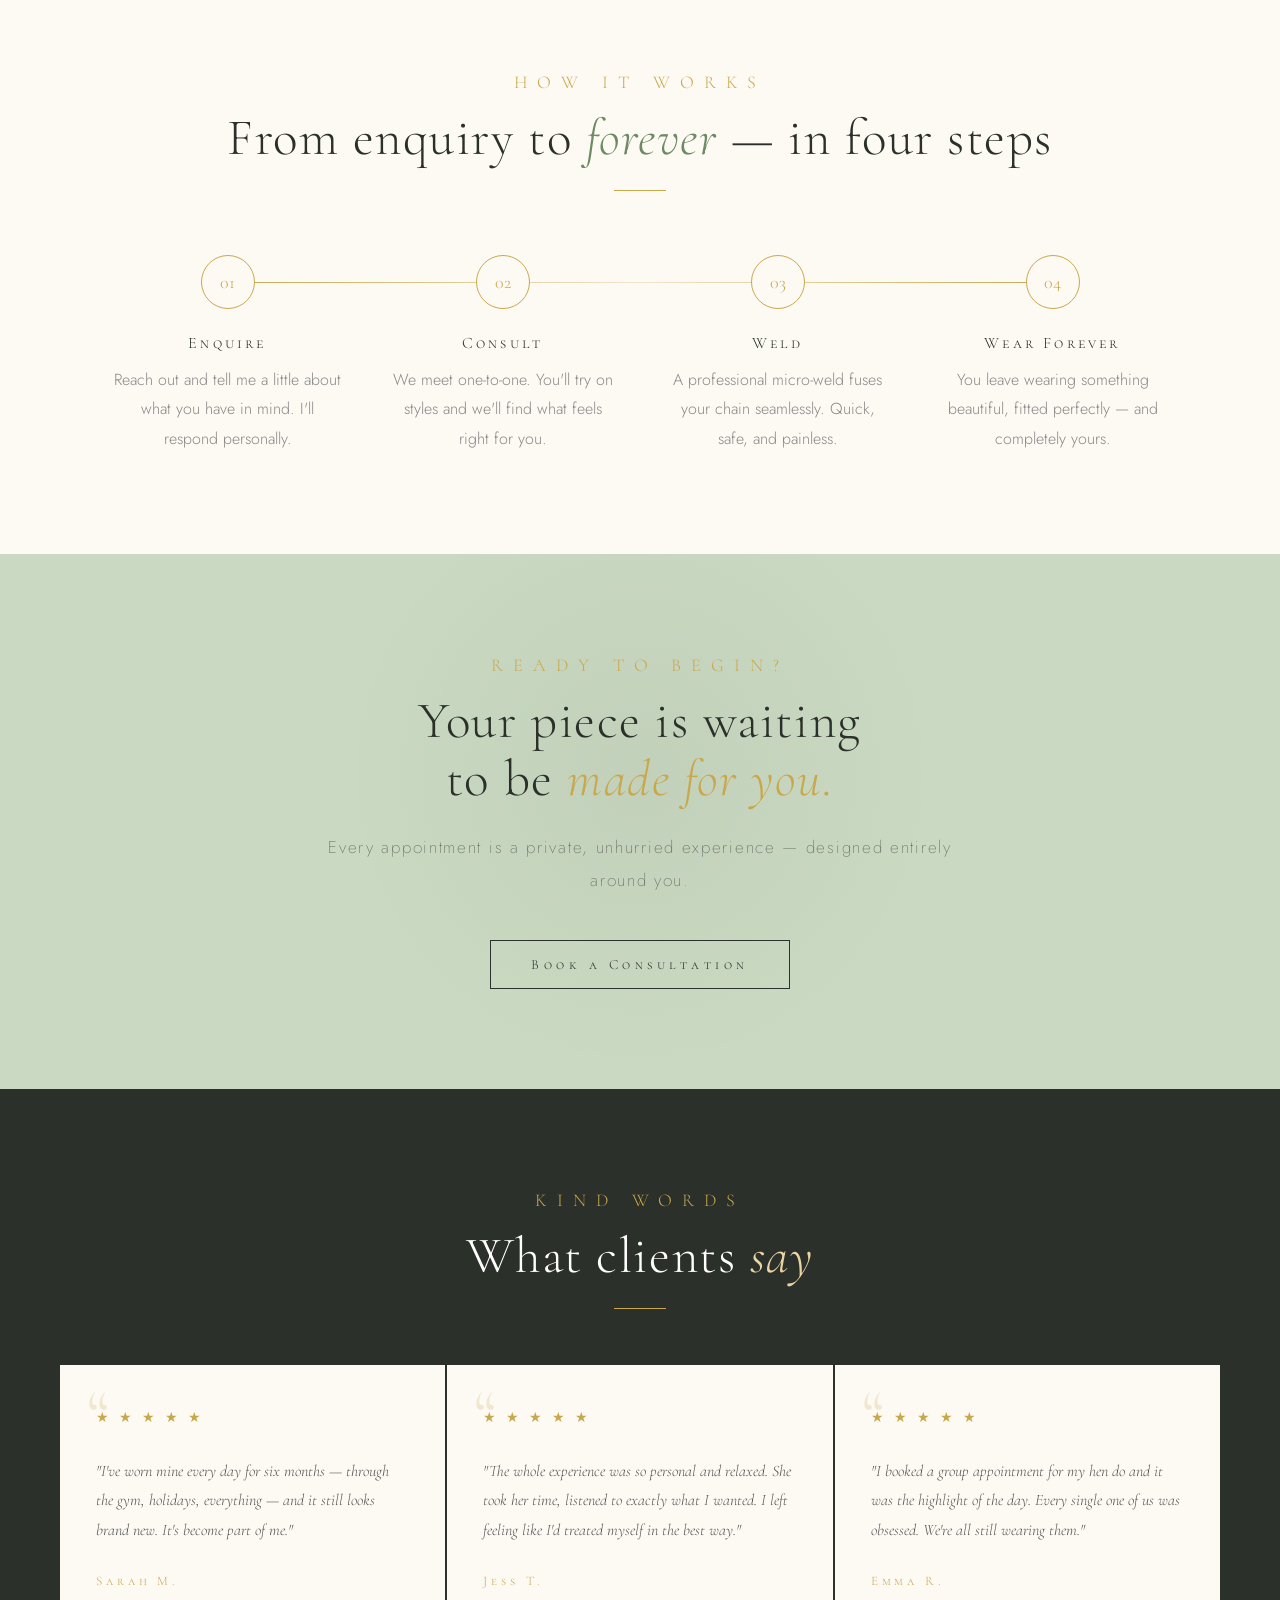
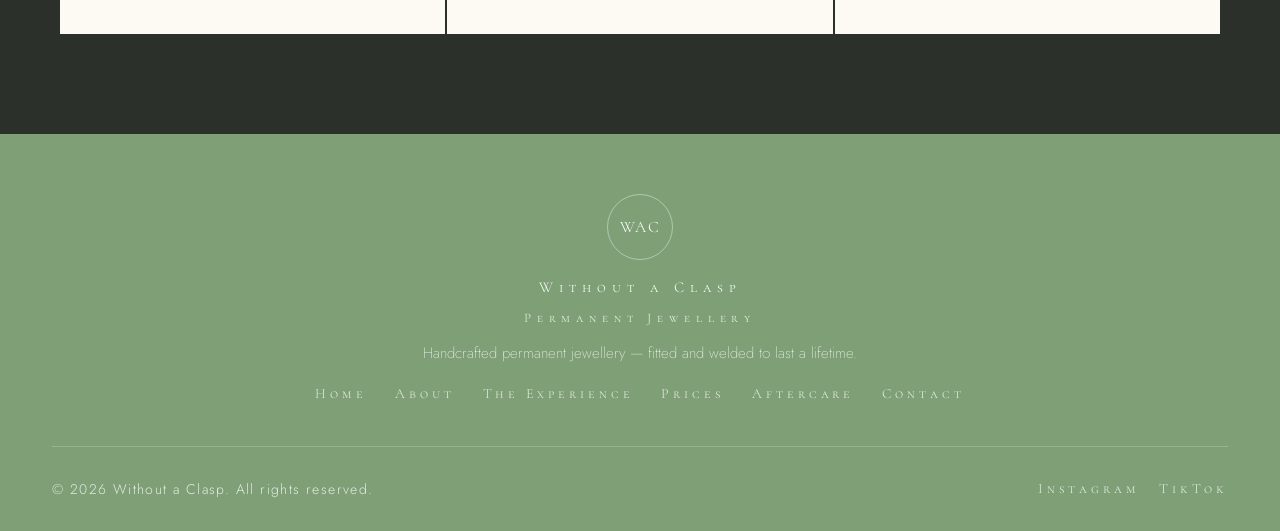
==== commit 733838b1: "changes" ====
--- a/index.html
+++ b/index.html
@@ -4,7 +4,7 @@
   <meta charset="UTF-8"/>
   <meta name="viewport" content="width=device-width, initial-scale=1.0"/>
   <meta name="description" content="Without a Clasp — Permanent jewellery, hand-welded to fit you. Private appointments, professional welds, pieces that last forever."/>
-  <title>Without A Clasp — Permanent Jewellery</title>
+  <title>Without a Clasp — Permanent Jewellery</title>
   <link rel="preconnect" href="https://fonts.googleapis.com"/>
   <link rel="preconnect" href="https://fonts.gstatic.com" crossorigin/>
   <link href="https://fonts.googleapis.com/css2?family=Cormorant+Garamond:ital,wght@0,300;0,400;1,300;1,400&family=Cormorant+SC:wght@300;400&family=Jost:wght@200;300;400&display=swap" rel="stylesheet"/>
--- a/css/style.css
+++ b/css/style.css
@@ -524,7 +524,7 @@
 
 .pillar__num {
   font-family: 'Cormorant Garamond', serif;
-  font-size: 13px;
+  font-size: 16px;
   letter-spacing: 0.45em;
   color: var(--gold);
   display: block;
